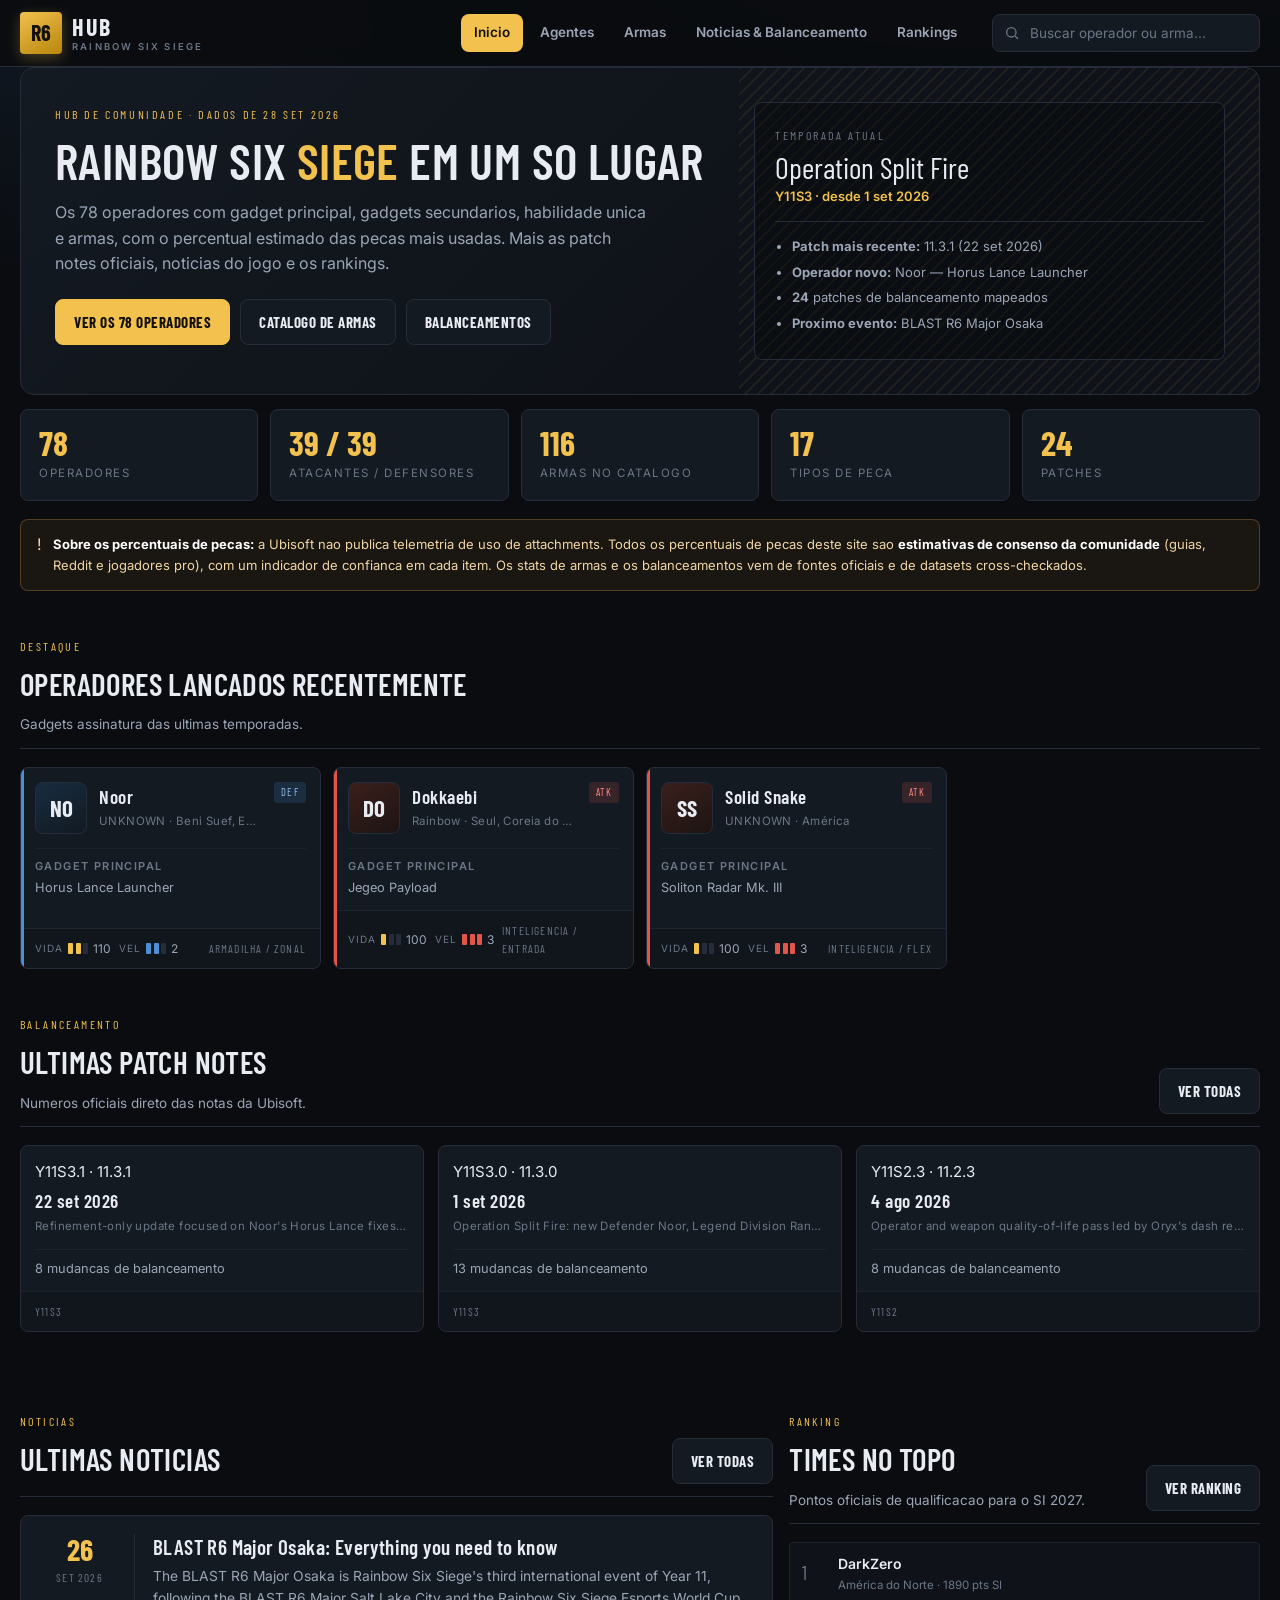
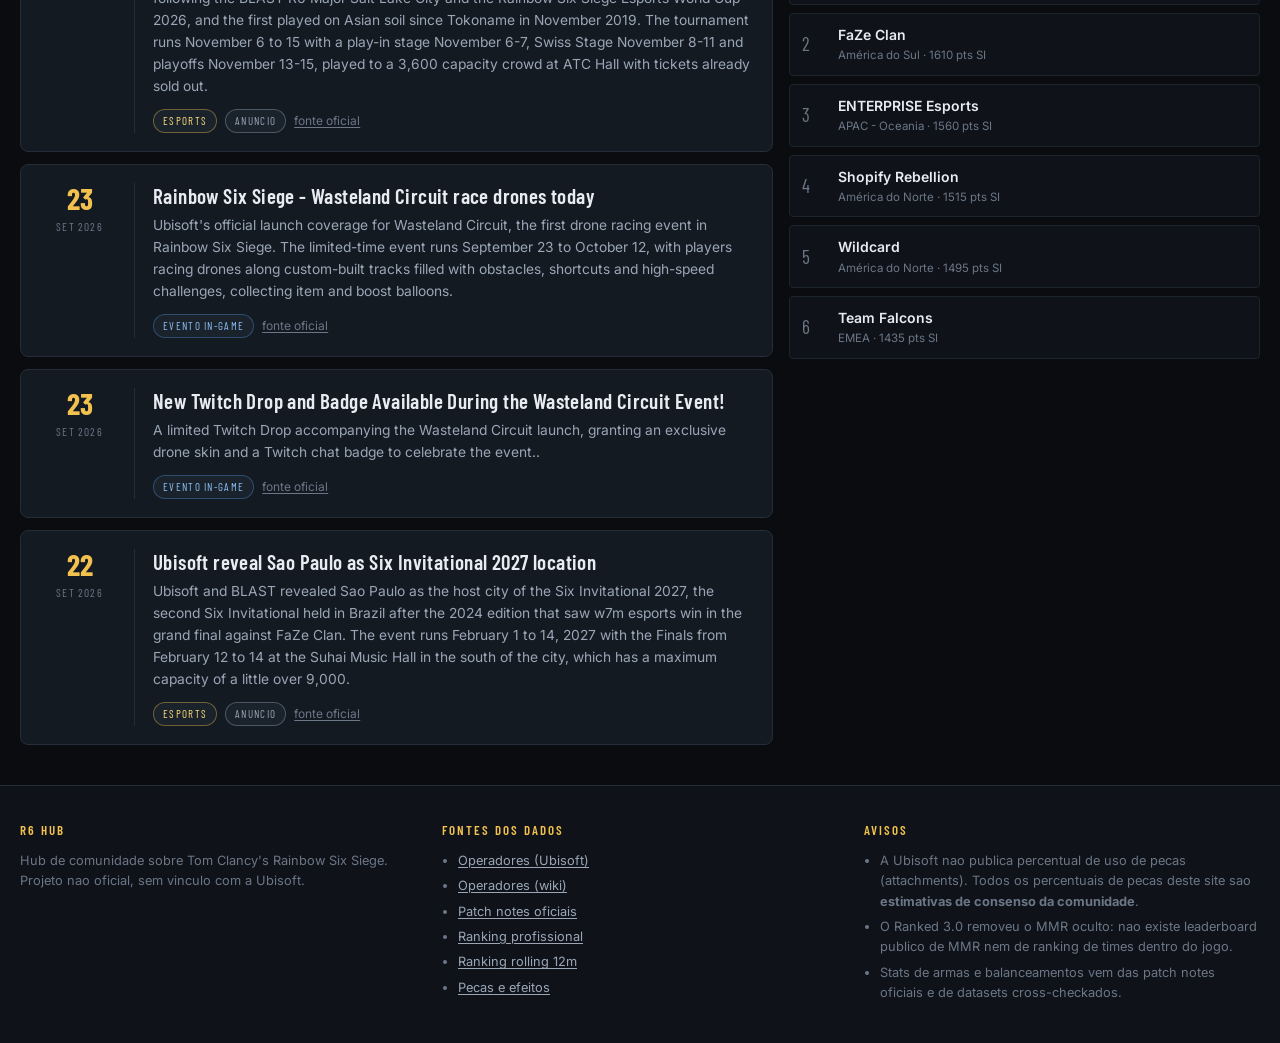
==== index.html @ 088fd619 "R6 HUB - estado inicial" ====
<!DOCTYPE html>
<html lang="pt-BR">
<head>
<meta charset="utf-8">
<meta name="viewport" content="width=device-width, initial-scale=1">
<title>R6 HUB — Hub de Rainbow Six Siege</title>
<meta name="description" content="Hub de Rainbow Six Siege: os 78 operadores com gadget principal, gadgets secundarios, habilidade unica e armas; percentual de uso das pecas; noticias, balanceamentos e rankings.">
<meta name="color-scheme" content="dark">
<link rel="preconnect" href="https://fonts.googleapis.com">
<link rel="preconnect" href="https://fonts.gstatic.com" crossorigin>
<link href="https://fonts.googleapis.com/css2?family=Barlow+Condensed:wght@500;600;700&family=Inter:wght@400;500;600;700&display=swap" rel="stylesheet">
<link rel="stylesheet" href="assets/css/styles.css">
</head>
<body>

<a class="skip" href="#main">Pular para o conteudo</a>

<header class="topbar" id="topbar">
  <div class="wrap topbar-inner">
    <a class="brand" href="#/" aria-label="R6 HUB - pagina inicial">
      <span class="brand-mark" aria-hidden="true">R6</span>
      <span class="brand-text">HUB<em>Rainbow Six Siege</em></span>
    </a>

    <nav class="nav" id="nav" aria-label="Navegacao principal">
      <a href="#/"          data-nav="/">Inicio</a>
      <a href="#/agentes"   data-nav="agentes">Agentes</a>
      <a href="#/armas"     data-nav="armas">Armas</a>
      <a href="#/noticias"  data-nav="noticias">Noticias &amp; Balanceamento</a>
      <a href="#/rankings"  data-nav="rankings">Rankings</a>
    </nav>

    <form class="search" id="search" role="search" autocomplete="off">
      <svg viewBox="0 0 24 24" aria-hidden="true"><path d="M21 21l-4.3-4.3M11 18a7 7 0 110-14 7 7 0 010 14z"/></svg>
      <input type="search" id="search-input" placeholder="Buscar operador ou arma..." aria-label="Buscar operador ou arma">
    </form>

    <button class="burger" id="burger" aria-label="Abrir menu" aria-expanded="false"><span></span><span></span><span></span></button>
  </div>

  <div class="search-results" id="search-results" hidden></div>
</header>

<main id="main" class="wrap"></main>

<footer class="footer">
  <div class="wrap footer-inner">
    <div class="footer-col">
      <h4>R6 HUB</h4>
      <p>Hub de comunidade sobre Tom Clancy's Rainbow Six Siege. Projeto nao oficial, sem vinculo com a Ubisoft.</p>
    </div>
    <div class="footer-col">
      <h4>Fontes dos dados</h4>
      <ul id="footer-sources"></ul>
    </div>
    <div class="footer-col">
      <h4>Avisos</h4>
      <ul>
        <li>A Ubisoft nao publica percentual de uso de pecas (attachments). Todos os percentuais de pecas deste site sao <strong>estimativas de consenso da comunidade</strong>.</li>
        <li>O Ranked 3.0 removeu o MMR oculto: nao existe leaderboard publico de MMR nem de ranking de times dentro do jogo.</li>
        <li>Stats de armas e balanceamentos vem das patch notes oficiais e de datasets cross-checkados.</li>
      </ul>
    </div>
  </div>
</footer>

<script src="assets/js/config.js"></script>
<script src="assets/js/data/operators.js"></script>
<script src="assets/js/data/weapons.js"></script>
<script src="assets/js/data/rankings.js"></script>
<script src="assets/js/data/patchnotes.js"></script>
<script src="assets/js/data/news.js"></script>
<script src="assets/js/app.js"></script>
</body>
</html>
---- assets/css/styles.css ----
/* =========================================================
   R6 HUB - folha de estilo
   Tema: tatico escuro, acentos dourados (identidade R6)
   ========================================================= */

:root {
  --bg:        #0a0c10;
  --bg-2:      #0f1319;
  --panel:     #141a22;
  --panel-2:   #1a222c;
  --line:      #242d39;
  --line-soft: #1c242e;

  --txt:       #e8ecf2;
  --txt-2:     #9aa6b6;
  --txt-3:     #6b7686;

  --gold:      #f2c14e;
  --gold-2:    #ffdd7a;
  --atk:       #e2564a;
  --def:       #4d8fd6;
  --ok:        #4cc38a;
  --warn:      #e8a33d;
  --bad:       #d9534f;

  --r-s: 4px;
  --r-m: 8px;
  --r-l: 14px;

  --shadow: 0 10px 30px rgba(0,0,0,.45);
  --wrap: 1320px;

  --font-d: "Barlow Condensed", "Segoe UI", system-ui, sans-serif;
  --font-b: "Inter", "Segoe UI", system-ui, sans-serif;
}

* { box-sizing: border-box; }

html { scroll-behavior: smooth; }

body {
  margin: 0;
  background:
    radial-gradient(1100px 600px at 80% -10%, rgba(242,193,78,.10), transparent 60%),
    radial-gradient(900px 500px at 5% 0%, rgba(77,143,214,.10), transparent 55%),
    var(--bg);
  color: var(--txt);
  font-family: var(--font-b);
  font-size: 15px;
  line-height: 1.6;
  -webkit-font-smoothing: antialiased;
}

a { color: inherit; text-decoration: none; }
img, svg { max-width: 100%; }
button { font: inherit; cursor: pointer; }

.wrap { width: 100%; max-width: var(--wrap); margin: 0 auto; padding: 0 20px; }

.skip {
  position: absolute; left: -9999px; top: 0; background: var(--gold);
  color: #000; padding: 10px 16px; z-index: 200; font-weight: 700;
}
.skip:focus { left: 8px; top: 8px; }

:where(a, button, input, [tabindex]):focus-visible {
  outline: 2px solid var(--gold);
  outline-offset: 2px;
}

/* ---------------------------------------------- topo */
.topbar {
  position: sticky; top: 0; z-index: 100;
  background: rgba(10,12,16,.92);
  backdrop-filter: blur(12px);
  border-bottom: 1px solid var(--line);
}

.topbar-inner {
  display: flex; align-items: center; gap: 22px;
  height: 66px;
}

.brand { display: flex; align-items: center; gap: 10px; flex: 0 0 auto; }
.brand-mark {
  font-family: var(--font-d); font-weight: 700; font-size: 22px; letter-spacing: .5px;
  width: 42px; height: 42px; display: grid; place-items: center;
  background: linear-gradient(150deg, var(--gold), #b8860b);
  color: #14100a; border-radius: var(--r-s);
  box-shadow: 0 4px 14px rgba(242,193,78,.28);
}
.brand-text {
  font-family: var(--font-d); font-size: 24px; font-weight: 700;
  letter-spacing: 1.5px; line-height: 1;
  display: flex; flex-direction: column;
}
.brand-text em {
  font-style: normal; font-family: var(--font-b);
  font-size: 9.5px; font-weight: 600; letter-spacing: 2.2px;
  color: var(--txt-3); text-transform: uppercase; margin-top: 3px;
}

.nav { display: flex; gap: 4px; margin-left: auto; }
.nav a {
  padding: 8px 13px; border-radius: var(--r-m);
  font-size: 13.5px; font-weight: 600; color: var(--txt-2);
  white-space: nowrap; transition: .15s;
}
.nav a:hover { color: var(--txt); background: var(--panel); }
.nav a.active { color: #14100a; background: var(--gold); }

.search {
  display: flex; align-items: center; gap: 8px;
  background: var(--panel); border: 1px solid var(--line);
  border-radius: var(--r-m); padding: 0 11px; height: 38px;
  min-width: 240px;
}
.search:focus-within { border-color: var(--gold); }
.search svg { width: 16px; height: 16px; fill: none; stroke: var(--txt-3); stroke-width: 2; flex: 0 0 auto; }
.search input {
  background: none; border: 0; color: var(--txt);
  font: inherit; font-size: 13.5px; width: 100%; height: 100%;
}
.search input::placeholder { color: var(--txt-3); }
.search input:focus { outline: none; }
.search input::-webkit-search-cancel-button { filter: invert(.6); }

.search-results {
  position: absolute; left: 0; right: 0; top: 66px;
  background: var(--bg-2); border-bottom: 1px solid var(--line);
  box-shadow: var(--shadow); max-height: 70vh; overflow: auto;
}
.sr-group { padding: 10px 0; }
.sr-group + .sr-group { border-top: 1px solid var(--line-soft); }
.sr-title {
  font-family: var(--font-d); font-size: 12px; letter-spacing: 1.6px;
  text-transform: uppercase; color: var(--txt-3); padding: 6px 20px;
}
.sr-item {
  display: flex; align-items: center; gap: 12px; width: 100%;
  padding: 9px 20px; background: none; border: 0; color: var(--txt);
  text-align: left; border-left: 2px solid transparent;
}
.sr-item:hover { background: var(--panel); border-left-color: var(--gold); }
.sr-item .tag {
  font-family: var(--font-d); font-size: 10px; letter-spacing: 1px;
  padding: 1px 6px; border-radius: 3px; text-transform: uppercase; flex: 0 0 auto;
}
.tag.atk { background: rgba(226,86,74,.16); color: #ff8d82; }
.tag.def { background: rgba(77,143,214,.16); color: #8dc0f2; }
.sr-item small { color: var(--txt-3); font-size: 12px; }
.sr-empty { padding: 16px 20px; color: var(--txt-3); }

.burger { display: none; background: none; border: 0; padding: 8px; }
.burger span { display: block; width: 22px; height: 2px; background: var(--txt); margin: 4px 0; border-radius: 2px; }

/* ---------------------------------------------- base */
main { padding: 34px 20px 70px; min-height: 70vh; }

h1, h2, h3, h4 { font-family: var(--font-d); font-weight: 600; letter-spacing: .4px; margin: 0; }
h1 { font-size: clamp(30px, 4.4vw, 50px); line-height: 1.04; text-transform: uppercase; }
h2 { font-size: clamp(22px, 2.6vw, 31px); text-transform: uppercase; }
h3 { font-size: 20px; }
p { margin: 0 0 12px; }

.sec-head {
  display: flex; align-items: flex-end; gap: 14px;
  margin: 46px 0 18px; padding-bottom: 12px;
  border-bottom: 1px solid var(--line);
}
.sec-head .kicker {
  font-family: var(--font-d); font-size: 12px; letter-spacing: 2.4px;
  text-transform: uppercase; color: var(--gold); display: block; margin-bottom: 3px;
}
.sec-head p { color: var(--txt-2); font-size: 13.5px; margin: 6px 0 0; max-width: 72ch; }
.sec-head .spacer { margin-left: auto; }

.eyebrow {
  font-family: var(--font-d); font-size: 12px; letter-spacing: 2.6px;
  text-transform: uppercase; color: var(--gold);
}

.muted { color: var(--txt-2); }
.small { font-size: 12.5px; }
.mono { font-family: ui-monospace, "SFMono-Regular", Consolas, monospace; }

/* ---------------------------------------------- botoes */
.btn {
  display: inline-flex; align-items: center; gap: 8px;
  padding: 10px 18px; border-radius: var(--r-m);
  font-size: 13.5px; font-weight: 700; border: 1px solid var(--line);
  background: var(--panel); color: var(--txt);
  transition: .15s; text-transform: uppercase; letter-spacing: .5px;
  font-family: var(--font-d); font-size: 15px;
}
.btn:hover { border-color: var(--gold); color: var(--gold); }
.btn-primary { background: var(--gold); color: #14100a; border-color: var(--gold); }
.btn-primary:hover { background: var(--gold-2); color: #14100a; }

.chip {
  display: inline-flex; align-items: center; gap: 6px;
  padding: 6px 12px; border-radius: 999px;
  border: 1px solid var(--line); background: var(--panel);
  font-size: 12.5px; font-weight: 600; color: var(--txt-2);
  transition: .15s;
}
.chip:hover { border-color: var(--txt-3); color: var(--txt); }
.chip.on { background: var(--gold); border-color: var(--gold); color: #14100a; }

/* ---------------------------------------------- hero */
.hero {
  display: grid; grid-template-columns: 1.35fr .95fr; gap: 30px;
  padding: 34px; margin-bottom: 12px;
  background: linear-gradient(135deg, var(--panel) 0%, var(--bg-2) 60%);
  border: 1px solid var(--line); border-radius: var(--r-l);
  position: relative; overflow: hidden;
}
.hero::after {
  content: ""; position: absolute; inset: 0 0 0 auto; width: 42%;
  background:
    repeating-linear-gradient(135deg, rgba(242,193,78,.07) 0 2px, transparent 2px 9px);
  pointer-events: none;
}
.hero h1 { margin: 8px 0 14px; }
.hero h1 span { color: var(--gold); }
.hero p.lead { font-size: 16px; color: var(--txt-2); max-width: 60ch; }
.hero-actions { display: flex; gap: 10px; flex-wrap: wrap; margin-top: 22px; }

.season-card {
  background: rgba(0,0,0,.32); border: 1px solid var(--line);
  border-radius: var(--r-m); padding: 20px; position: relative; z-index: 1;
}
.season-card .sc-label {
  font-family: var(--font-d); font-size: 12px; letter-spacing: 2.4px;
  text-transform: uppercase; color: var(--txt-3);
}
.season-card .sc-name {
  font-family: var(--font-d); font-size: 30px; line-height: 1.1; margin: 4px 0 2px;
}
.season-card .sc-date { color: var(--gold); font-size: 13px; font-weight: 600; }
.season-card hr { border: 0; border-top: 1px solid var(--line); margin: 14px 0; }
.season-card ul { margin: 0; padding-left: 17px; color: var(--txt-2); font-size: 13px; }
.season-card li { margin-bottom: 5px; }

.stats {
  display: grid; grid-template-columns: repeat(auto-fit, minmax(150px, 1fr));
  gap: 12px; margin: 14px 0 4px;
}
.stat {
  background: var(--panel); border: 1px solid var(--line);
  border-radius: var(--r-m); padding: 16px 18px;
}
.stat b {
  display: block; font-family: var(--font-d); font-size: 34px; line-height: 1;
  color: var(--gold);
}
.stat span { font-size: 11.5px; letter-spacing: 1.5px; text-transform: uppercase; color: var(--txt-3); }

.notice {
  display: flex; gap: 12px; align-items: flex-start;
  background: rgba(232,163,61,.07); border: 1px solid rgba(232,163,61,.28);
  border-radius: var(--r-m); padding: 14px 16px; font-size: 13px; color: #f0d5a6;
  margin: 18px 0;
}
.notice.info { background: rgba(77,143,214,.07); border-color: rgba(77,143,214,.28); color: #c3dcf5; }
.notice b { color: #fff; }
.notice .n-ico { font-size: 16px; line-height: 1.3; flex: 0 0 auto; }

/* ---------------------------------------------- filtros */
.toolbar {
  display: flex; flex-wrap: wrap; gap: 10px; align-items: center;
  background: var(--panel); border: 1px solid var(--line);
  border-radius: var(--r-m); padding: 12px 14px; margin-bottom: 18px;
}
.toolbar .tb-label {
  font-family: var(--font-d); font-size: 12px; letter-spacing: 1.8px;
  text-transform: uppercase; color: var(--txt-3); margin-right: 2px;
}
.toolbar .divider { width: 1px; height: 22px; background: var(--line); }
select, .tb-input {
  background: var(--bg-2); color: var(--txt); border: 1px solid var(--line);
  border-radius: var(--r-s); padding: 7px 10px; font: inherit; font-size: 13px;
}
select:focus, .tb-input:focus { border-color: var(--gold); outline: none; }
.tb-count { margin-left: auto; font-size: 12.5px; color: var(--txt-3); }
.tb-count b { color: var(--gold); font-family: var(--font-d); font-size: 17px; }

/* ---------------------------------------------- grade de agentes */
.grid-ops {
  display: grid; gap: 12px;
  grid-template-columns: repeat(auto-fill, minmax(255px, 1fr));
}
.grid-weapons {
  display: grid; gap: 12px;
  grid-template-columns: repeat(auto-fill, minmax(232px, 1fr));
}

.card {
  display: flex; flex-direction: column;
  background: var(--panel); border: 1px solid var(--line);
  border-radius: var(--r-m); overflow: hidden;
  transition: transform .15s, border-color .15s, box-shadow .15s;
  position: relative;
}
.card:hover { transform: translateY(-3px); border-color: var(--txt-3); box-shadow: var(--shadow); }
.card::before {
  content: ""; position: absolute; left: 0; top: 0; bottom: 0; width: 3px;
}
.card.atk::before { background: var(--atk); }
.card.def::before { background: var(--def); }

.card-top {
  display: flex; align-items: flex-start; gap: 12px; padding: 14px 14px 12px;
}
.avatar {
  width: 52px; height: 52px; flex: 0 0 auto; border-radius: var(--r-m);
  display: grid; place-items: center;
  font-family: var(--font-d); font-size: 23px; font-weight: 700;
  background: linear-gradient(150deg, #26303d, #171d25);
  border: 1px solid var(--line); color: var(--txt);
}
.card.atk .avatar { background: linear-gradient(150deg, #3a1f1c, #1d1412); }
.card.def .avatar { background: linear-gradient(150deg, #172c40, #121a22); }
.card-title { min-width: 0; flex: 1; }
.card-title h3 {
  font-size: 19px; letter-spacing: .5px; white-space: nowrap;
  overflow: hidden; text-overflow: ellipsis;
}
.card-title .sub {
  font-size: 11.5px; color: var(--txt-3); letter-spacing: .4px;
  white-space: nowrap; overflow: hidden; text-overflow: ellipsis;
}
.side-badge {
  font-family: var(--font-d); font-size: 10.5px; letter-spacing: 1.4px;
  text-transform: uppercase; padding: 2px 7px; border-radius: 3px; flex: 0 0 auto;
}
.side-badge.atk { background: rgba(226,86,74,.16); color: #ff8d82; }
.side-badge.def { background: rgba(77,143,214,.16); color: #8dc0f2; }

.card-body { padding: 0 14px 12px; }
.gadget-line {
  font-size: 12.8px; color: var(--txt-2);
  border-top: 1px solid var(--line-soft); padding-top: 9px; margin-top: 2px;
}
.gadget-line b { color: var(--txt); font-weight: 600; display: block; font-size: 11px;
  letter-spacing: 1.4px; text-transform: uppercase; color: var(--txt-3); margin-bottom: 2px; }

.card-foot {
  margin-top: auto; display: flex; align-items: center; gap: 8px;
  padding: 10px 14px; border-top: 1px solid var(--line-soft); background: rgba(0,0,0,.16);
}
.stat-mini { display: inline-flex; align-items: center; gap: 5px; font-size: 12px; color: var(--txt-2); }
.stat-mini i { font-style: normal; font-size: 10px; letter-spacing: 1px; color: var(--txt-3); text-transform: uppercase; }
.dots { display: inline-flex; gap: 2.5px; }
.dots b { width: 5px; height: 11px; border-radius: 1px; background: var(--line); display: block; }
.dots b.on { background: var(--gold); }
.dots.atk b.on { background: var(--atk); }
.dots.def b.on { background: var(--def); }
.card-foot .sp { margin-left: auto; font-size: 11.5px; color: var(--txt-3); letter-spacing: 1.2px; text-transform: uppercase; font-family: var(--font-d); }

/* ---------------------------------------------- arma */
.w-card .wc-type {
  font-family: var(--font-d); font-size: 11px; letter-spacing: 1.8px;
  text-transform: uppercase; color: var(--gold);
}
.spec-row {
  display: grid; grid-template-columns: repeat(4, 1fr); gap: 6px;
  padding: 10px 14px; border-top: 1px solid var(--line-soft);
}
.spec { text-align: center; }
.spec b { display: block; font-family: var(--font-d); font-size: 16px; color: var(--txt); line-height: 1.1; }
.spec span { font-size: 9.5px; letter-spacing: 1.1px; text-transform: uppercase; color: var(--txt-3); }
.meta-flag {
  display: inline-flex; align-items: center; gap: 5px; font-size: 10.5px;
  letter-spacing: 1px; text-transform: uppercase; font-family: var(--font-d);
  color: var(--warn);
}

/* ---------------------------------------------- pagina do agente */
.detail-hero {
  display: grid; grid-template-columns: auto 1fr; gap: 22px;
  background: linear-gradient(120deg, var(--panel), var(--bg-2));
  border: 1px solid var(--line); border-left: 4px solid var(--line);
  border-radius: var(--r-l); padding: 24px; margin-bottom: 22px;
}
.detail-hero.atk { border-left-color: var(--atk); }
.detail-hero.def { border-left-color: var(--def); }
.detail-hero .avatar { width: 92px; height: 92px; font-size: 40px; border-radius: var(--r-m); }
.detail-hero h1 { font-size: clamp(28px, 4vw, 44px); }
.badges { display: flex; flex-wrap: wrap; gap: 7px; margin: 12px 0 14px; }
.badge {
  font-size: 11.5px; font-weight: 600; letter-spacing: .4px;
  padding: 4px 10px; border-radius: 999px;
  background: var(--panel-2); border: 1px solid var(--line); color: var(--txt-2);
}
.badge b { color: var(--txt); }
.badge.gold { border-color: rgba(242,193,78,.4); color: var(--gold-2); }

.panes { display: grid; gap: 14px; grid-template-columns: repeat(2, 1fr); }
.pane {
  background: var(--panel); border: 1px solid var(--line);
  border-radius: var(--r-m); padding: 18px;
}
.pane.full { grid-column: 1 / -1; }
.pane h3 {
  display: flex; align-items: center; gap: 9px; margin-bottom: 12px;
  font-size: 13px; letter-spacing: 2px; text-transform: uppercase; color: var(--gold);
}
.pane h3::after { content: ""; flex: 1; height: 1px; background: var(--line); }
.pane p { font-size: 14px; color: var(--txt-2); }
.pane .lead-big { font-size: 15px; color: var(--txt); }

.gadget-box {
  background: var(--bg-2); border: 1px solid var(--line);
  border-left: 3px solid var(--gold); border-radius: var(--r-s);
  padding: 13px 15px; margin-bottom: 10px;
}
.gadget-box h4 { font-size: 17px; color: var(--txt); margin-bottom: 4px; }
.gadget-box p { margin: 0; font-size: 13.5px; }
.gadget-box.unique { border-left-color: var(--def); }

.sec-list { list-style: none; margin: 0; padding: 0; }
.sec-list li {
  display: flex; gap: 10px; align-items: flex-start;
  padding: 9px 0; border-bottom: 1px dashed var(--line-soft); font-size: 13.5px;
}
.sec-list li:last-child { border-bottom: 0; }
.sec-list .g-ico {
  width: 22px; height: 22px; flex: 0 0 auto; border-radius: 4px;
  background: var(--panel-2); border: 1px solid var(--line);
  display: grid; place-items: center; font-size: 10px; color: var(--gold);
  font-family: var(--font-d);
}
.sec-list b { display: block; }
.sec-list small { color: var(--txt-3); font-size: 12.5px; }

/* barras de % de peca */
.slot-block { margin-bottom: 16px; }
.slot-block:last-child { margin-bottom: 0; }
.slot-name {
  font-family: var(--font-d); font-size: 12px; letter-spacing: 1.8px;
  text-transform: uppercase; color: var(--txt-3); margin-bottom: 8px;
  display: flex; align-items: center; gap: 8px;
}
.bar { margin-bottom: 9px; }
.bar-top { display: flex; justify-content: space-between; font-size: 13px; margin-bottom: 4px; }
.bar-top b { font-weight: 600; }
.bar-top span { color: var(--gold); font-family: var(--font-d); font-size: 15px; }
.bar-track { height: 7px; background: var(--bg-2); border-radius: 4px; overflow: hidden; }
.bar-fill { height: 100%; background: linear-gradient(90deg, var(--gold), #d99f1f); border-radius: 4px; }
.conf {
  font-size: 10px; letter-spacing: 1px; text-transform: uppercase;
  padding: 1px 5px; border-radius: 3px; border: 1px solid var(--line);
  color: var(--txt-3); font-family: var(--font-d);
}
.conf.alta { color: var(--ok); border-color: rgba(76,195,138,.35); }
.conf.media { color: var(--warn); border-color: rgba(232,163,61,.35); }
.conf.baixa { color: var(--txt-3); }

.weapon-rows { display: grid; gap: 10px; }
.wrow {
  border: 1px solid var(--line); border-radius: var(--r-s);
  background: var(--bg-2); overflow: hidden;
}
.wrow-head {
  display: flex; align-items: center; gap: 10px; width: 100%;
  padding: 11px 14px; background: none; border: 0; color: var(--txt); text-align: left;
}
.wrow-head:hover { background: var(--panel-2); }
.wrow-head .wname { font-family: var(--font-d); font-size: 17px; letter-spacing: .4px; }
.wrow-head .wtype {
  font-size: 10.5px; letter-spacing: 1.4px; text-transform: uppercase;
  color: var(--txt-3); border: 1px solid var(--line); padding: 1px 6px; border-radius: 3px;
}
.wrow-head .sp { margin-left: auto; color: var(--txt-3); font-size: 12px; }
.wrow-head .arrow { transition: transform .18s; color: var(--txt-3); }
.wrow.open .arrow { transform: rotate(90deg); }
.wrow-body { display: none; padding: 4px 14px 16px; border-top: 1px solid var(--line-soft); }
.wrow.open .wrow-body { display: block; }
.wrow-stats {
  display: flex; gap: 18px; flex-wrap: wrap; font-size: 12.5px;
  color: var(--txt-2); padding: 12px 0;
}
.wrow-stats b { color: var(--txt); }

/* ---------------------------------------------- noticias */
.news-list { display: grid; gap: 12px; }
.news-card {
  display: grid; grid-template-columns: 96px 1fr; gap: 18px;
  background: var(--panel); border: 1px solid var(--line);
  border-radius: var(--r-m); padding: 18px; transition: .15s;
}
.news-card:hover { border-color: var(--txt-3); }
.news-date {
  font-family: var(--font-d); text-align: center; border-right: 1px solid var(--line);
  padding-right: 14px;
}
.news-date b { display: block; font-size: 30px; line-height: 1; color: var(--gold); }
.news-date span { font-size: 11.5px; letter-spacing: 1.2px; text-transform: uppercase; color: var(--txt-3); }
.news-card h3 { font-size: 21px; margin-bottom: 6px; line-height: 1.2; }
.news-card p { font-size: 13.8px; color: var(--txt-2); }
.news-meta { display: flex; flex-wrap: wrap; gap: 8px; margin-top: 10px; align-items: center; }

.pill {
  font-family: var(--font-d); font-size: 11px; letter-spacing: 1.3px;
  text-transform: uppercase; padding: 2px 9px; border-radius: 999px;
  background: var(--panel-2); border: 1px solid var(--line); color: var(--txt-2);
}
.pill.esports { border-color: rgba(242,193,78,.4); color: var(--gold-2); }
.pill.balance { border-color: rgba(77,143,214,.4); color: #8dc0f2; }
.pill.ranked { border-color: rgba(76,195,138,.4); color: #7ee0b3; }
.pill.live { border-color: rgba(226,86,74,.4); color: #ff8d82; }
.pill.buff { border-color: rgba(76,195,138,.4); color: #7ee0b3; }
.pill.nerf { border-color: rgba(217,83,79,.45); color: #ff8d82; }
.pill.mixed { border-color: rgba(242,193,78,.4); color: var(--gold-2); }
.pill.fix { border-color: rgba(154,166,182,.4); color: var(--txt-2); }
.pill.operator { border-color: rgba(242,193,78,.35); color: var(--gold-2); }
.pill.announcement { border-color: rgba(154,166,182,.4); color: var(--txt-2); }
.pill.community { border-color: rgba(154,166,182,.35); color: var(--txt-2); }
.pill.season-launch { border-color: rgba(242,193,78,.4); color: var(--gold-2); }
.pill.in-game-event { border-color: rgba(77,143,214,.4); color: #8dc0f2; }
.pill.result { border-color: rgba(76,195,138,.4); color: #7ee0b3; }
.pill.preseason { border-color: rgba(232,163,61,.4); color: var(--gold-2); }

/* conteudo dos acordeoes de patch */
.patch-body h4 {
  font-size: 12px; letter-spacing: 1.8px; text-transform: uppercase;
  color: var(--gold); margin: 18px 0 8px;
}
.patch-body h4:first-child { margin-top: 14px; }
.patch-body ul { margin: 0 0 8px; padding-left: 18px; font-size: 13.2px; color: var(--txt-2); }
.patch-body li { margin-bottom: 4px; }
.patch-body details summary {
  cursor: pointer; font-size: 12.5px; color: var(--txt-2);
  padding: 7px 11px; border: 1px solid var(--line); border-radius: var(--r-s);
  background: var(--bg-2); list-style: none;
}
.patch-body details summary::before { content: "\25B8  "; color: var(--gold); }
.patch-body details[open] summary::before { content: "\25BE  "; }
.patch-body details summary:hover { border-color: var(--gold); }

.src-link { color: var(--txt-3); font-size: 12px; text-decoration: underline; text-underline-offset: 2px; }
.src-link:hover { color: var(--gold); }

/* patches */
.patch {
  border: 1px solid var(--line); border-radius: var(--r-m);
  background: var(--panel); margin-bottom: 10px; overflow: hidden;
}
.patch-head {
  display: flex; align-items: center; gap: 14px; width: 100%;
  padding: 15px 18px; background: none; border: 0; color: var(--txt); text-align: left;
}
.patch-head:hover { background: var(--panel-2); }
.patch-ver {
  font-family: var(--font-d); font-size: 21px; letter-spacing: .5px;
  color: var(--gold); min-width: 78px;
}
.patch-seen { font-size: 11.5px; color: var(--txt-3); letter-spacing: 1.2px; text-transform: uppercase; }
.patch-title { font-size: 14.5px; color: var(--txt-2); }
.patch-head .sp { margin-left: auto; }
.patch-head .arrow { transition: transform .18s; color: var(--txt-3); flex: 0 0 auto; }
.patch.open .arrow { transform: rotate(90deg); }
.patch-body { display: none; padding: 0 18px 20px; }
.patch.open .patch-body { display: block; }

.tbl-scroll { overflow-x: auto; margin: 0 -18px; padding: 0 18px; }
table { width: 100%; border-collapse: collapse; font-size: 13.2px; }
th {
  text-align: left; font-family: var(--font-d); font-size: 11.5px;
  letter-spacing: 1.6px; text-transform: uppercase; color: var(--txt-3);
  padding: 8px 10px; border-bottom: 1px solid var(--line); white-space: nowrap;
}
td { padding: 9px 10px; border-bottom: 1px solid var(--line-soft); vertical-align: top; }
tr:last-child td { border-bottom: 0; }
tbody tr:hover { background: rgba(255,255,255,.02); }
td.num { font-family: var(--font-d); font-size: 17px; color: var(--txt-3); width: 46px; }

/* ---------------------------------------------- rankings */
.tabs { display: flex; gap: 6px; margin-bottom: 18px; border-bottom: 1px solid var(--line); }
.tab {
  background: none; border: 0; border-bottom: 2px solid transparent;
  padding: 11px 18px; color: var(--txt-2); font-family: var(--font-d);
  font-size: 17px; letter-spacing: 1.2px; text-transform: uppercase; transition: .15s;
}
.tab:hover { color: var(--txt); }
.tab.on { color: var(--gold); border-bottom-color: var(--gold); }

.rank-medals b { font-family: var(--font-d); font-size: 22px; }
.rank-1 b { color: #ffd45e; } .rank-2 b { color: #d5dbe4; } .rank-3 b { color: #d19a63; }

.team-cell { display: flex; align-items: center; gap: 10px; }
.team-logo {
  width: 34px; height: 34px; border-radius: var(--r-s); flex: 0 0 auto;
  display: grid; place-items: center; font-family: var(--font-d); font-size: 14px;
  background: var(--panel-2); border: 1px solid var(--line); color: var(--txt-2);
}
.team-cell .tn { font-weight: 600; }
.team-cell .tr { font-size: 11.5px; color: var(--txt-3); }
.titles { margin: 4px 0 0; padding-left: 15px; font-size: 12.2px; color: var(--txt-2); }
.titles li { margin-bottom: 1px; }

.rank-num { font-family: var(--font-d); font-size: 20px; color: var(--txt-3); }
.mmr-na { color: var(--txt-3); font-size: 12px; font-style: italic; }

.expand-note {
  background: var(--bg-2); border: 1px dashed var(--line);
  border-radius: var(--r-s); padding: 12px 14px; font-size: 12.5px; color: var(--txt-2);
}

.two-col { display: grid; grid-template-columns: 1.6fr 1fr; gap: 16px; align-items: start; }

/* ---------------------------------------------- home */
.home-grid { display: grid; grid-template-columns: repeat(auto-fit, minmax(300px, 1fr)); gap: 14px; }
.rank-teaser { display: grid; gap: 8px; }
.rank-teaser .rt {
  display: flex; align-items: center; gap: 12px; padding: 10px 12px;
  background: var(--bg-2); border: 1px solid var(--line-soft); border-radius: var(--r-s);
}
.rank-teaser .rt .p { font-family: var(--font-d); font-size: 19px; color: var(--txt-3); width: 24px; }
.rank-teaser .rt .n { font-weight: 600; font-size: 14px; }
.rank-teaser .rt .r { font-size: 11.5px; color: var(--txt-3); }

.crumbs {
  display: flex; align-items: center; gap: 8px; flex-wrap: wrap;
  font-size: 12.5px; color: var(--txt-3); margin-bottom: 18px;
}
.crumbs a { color: var(--txt-2); }
.crumbs a:hover { color: var(--gold); }

.empty-state { text-align: center; padding: 60px 20px; color: var(--txt-3); }
.empty-state b { display: block; font-family: var(--font-d); font-size: 26px; color: var(--txt-2); margin-bottom: 6px; }

/* ---------------------------------------------- footer */
.footer {
  border-top: 1px solid var(--line); background: var(--bg-2);
  padding: 34px 0; margin-top: 40px;
}
.footer-inner { display: grid; grid-template-columns: repeat(auto-fit, minmax(260px, 1fr)); gap: 26px; }
.footer h4 {
  font-size: 13px; letter-spacing: 2px; text-transform: uppercase;
  color: var(--gold); margin-bottom: 10px;
}
.footer p, .footer li { font-size: 12.8px; color: var(--txt-3); }
.footer ul { margin: 0; padding-left: 16px; }
.footer li { margin-bottom: 5px; }
.footer a { color: var(--txt-2); text-decoration: underline; text-underline-offset: 2px; }
.footer a:hover { color: var(--gold); }

/* ---------------------------------------------- responsivo */
@media (max-width: 1080px) {
  .hero { grid-template-columns: 1fr; }
  .two-col { grid-template-columns: 1fr; }
  .panes { grid-template-columns: 1fr; }
}
@media (max-width: 900px) {
  .nav {
    position: fixed; inset: 66px 0 auto 0; flex-direction: column;
    background: var(--bg-2); border-bottom: 1px solid var(--line);
    padding: 10px 20px 18px; gap: 2px; margin: 0;
    display: none; box-shadow: var(--shadow);
  }
  .nav.open { display: flex; }
  .nav a { padding: 12px 14px; font-size: 15px; }
  .burger { display: block; order: 3; }
  .search { order: 2; margin-left: auto; min-width: 0; width: 42px; }
  .search:focus-within { width: 210px; }
  .search input { min-width: 0; }
  .search:not(:focus-within) input { display: none; }
  .brand { margin-right: auto; }
}
@media (max-width: 620px) {
  main { padding: 22px 16px 60px; }
  .hero { padding: 22px; }
  .detail-hero { grid-template-columns: 1fr; }
  .news-card { grid-template-columns: 1fr; }
  .news-date { border-right: 0; border-bottom: 1px solid var(--line); padding: 0 0 10px; display: flex; align-items: baseline; gap: 8px; }
  .spec-row { grid-template-columns: repeat(2, 1fr); gap: 10px; }
  .toolbar { gap: 7px; }
  .toolbar .divider { display: none; }
}

@media (prefers-reduced-motion: reduce) {
  * { animation: none !important; transition: none !important; }
  html { scroll-behavior: auto; }
}
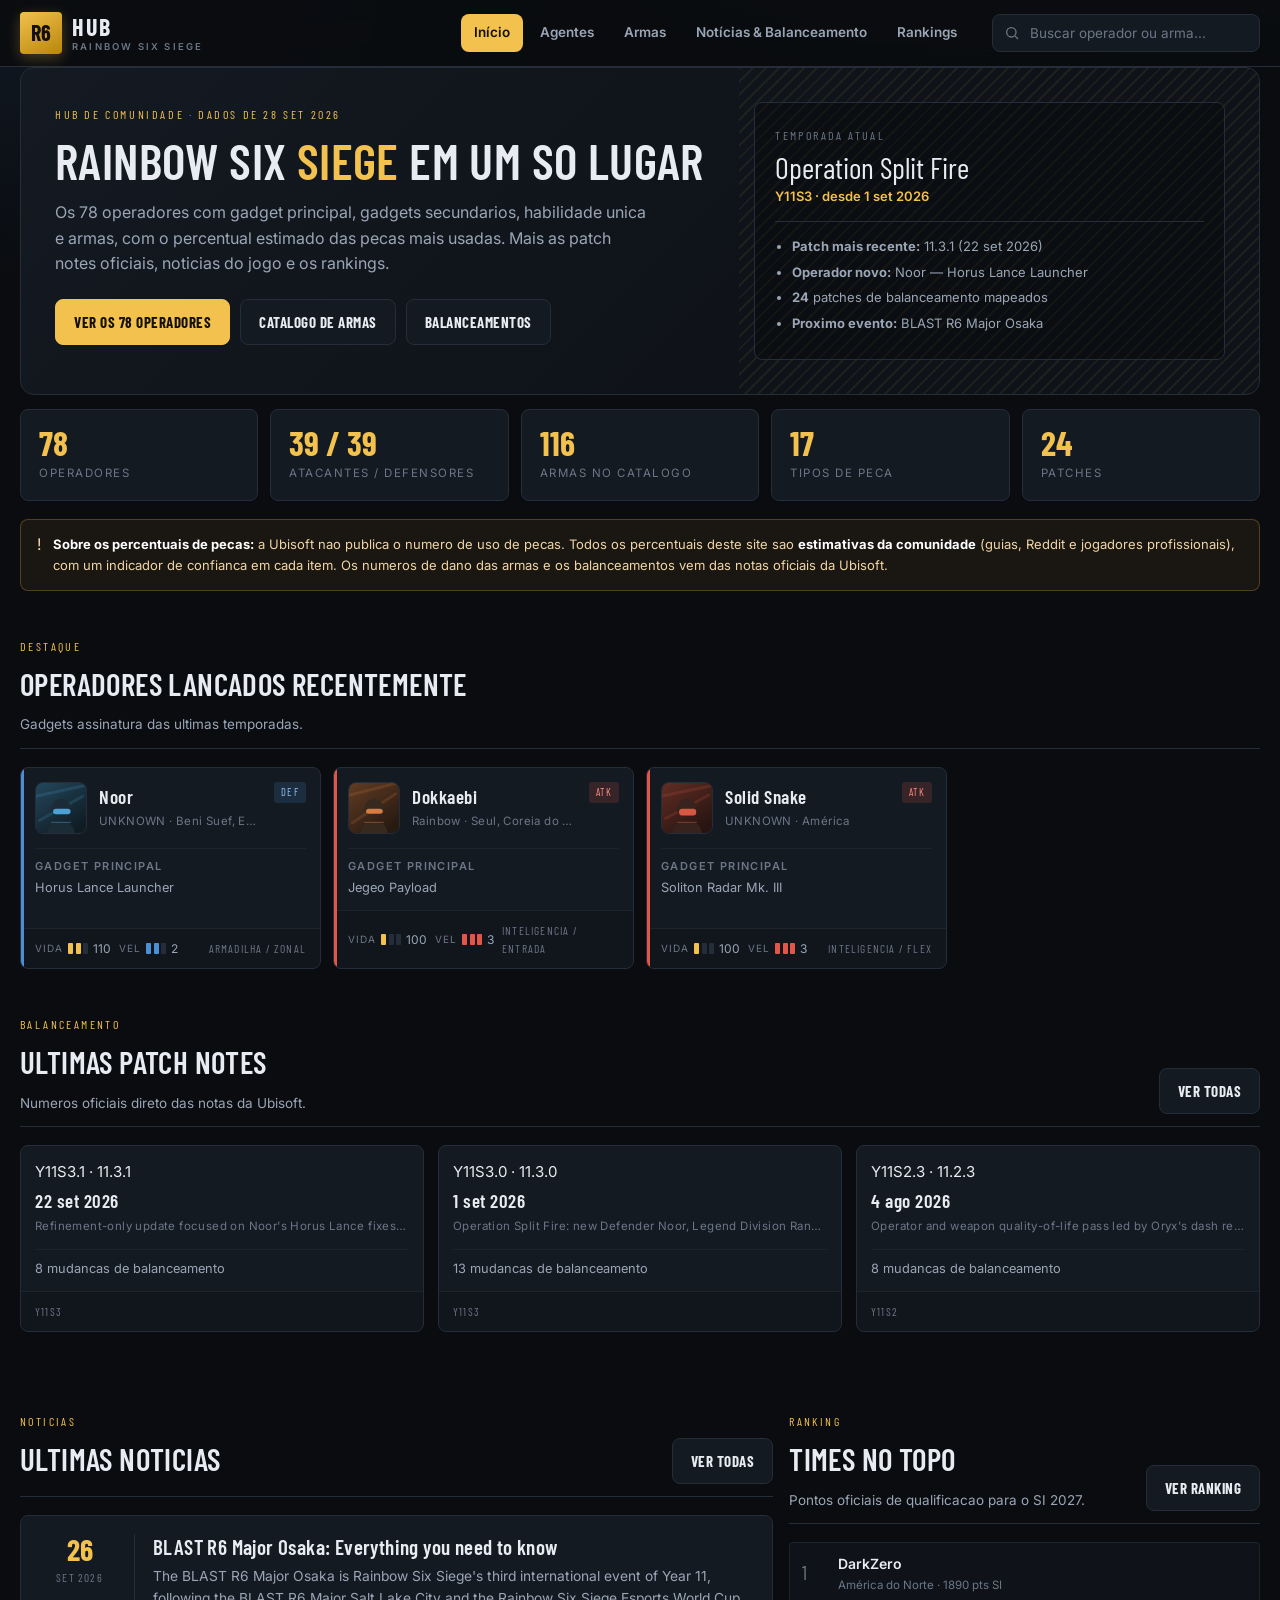
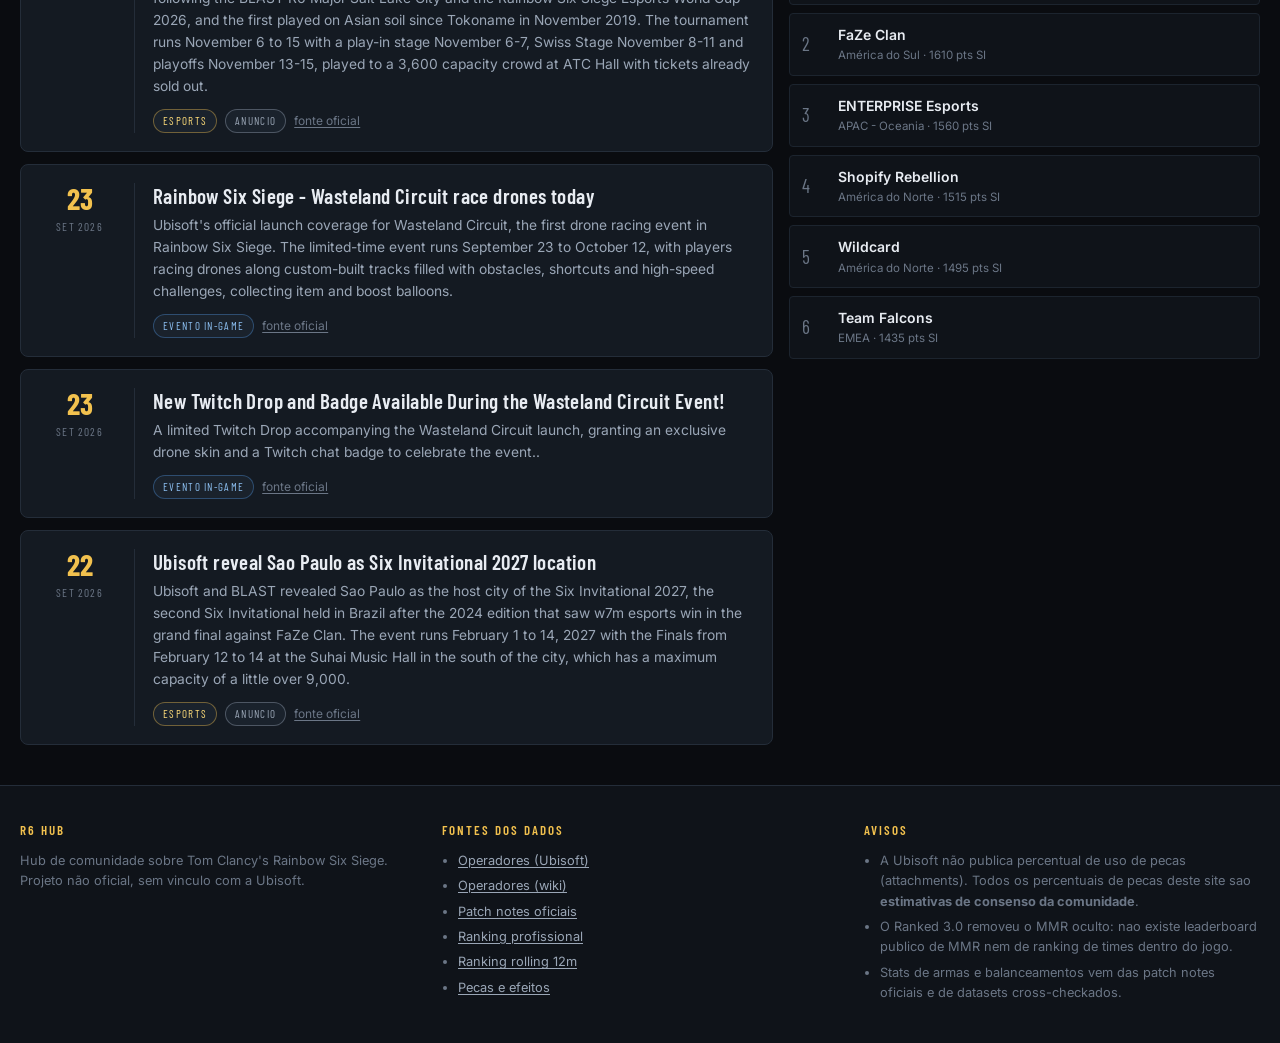
==== commit 21c9ef69: "corrige a acentuacao nos textos da interface" ====
--- a/index.html
+++ b/index.html
@@ -13,7 +13,7 @@
 </head>
 <body>
 
-<a class="skip" href="#main">Pular para o conteudo</a>
+<a class="skip" href="#main">Pular para o conteúdo</a>
 
 <header class="topbar" id="topbar">
   <div class="wrap topbar-inner">
@@ -23,10 +23,10 @@
     </a>
 
     <nav class="nav" id="nav" aria-label="Navegacao principal">
-      <a href="#/"          data-nav="/">Inicio</a>
+      <a href="#/"          data-nav="/">Início</a>
       <a href="#/agentes"   data-nav="agentes">Agentes</a>
       <a href="#/armas"     data-nav="armas">Armas</a>
-      <a href="#/noticias"  data-nav="noticias">Noticias &amp; Balanceamento</a>
+      <a href="#/noticias"  data-nav="noticias">Notícias &amp; Balanceamento</a>
       <a href="#/rankings"  data-nav="rankings">Rankings</a>
     </nav>
 
@@ -47,7 +47,7 @@
   <div class="wrap footer-inner">
     <div class="footer-col">
       <h4>R6 HUB</h4>
-      <p>Hub de comunidade sobre Tom Clancy's Rainbow Six Siege. Projeto nao oficial, sem vinculo com a Ubisoft.</p>
+      <p>Hub de comunidade sobre Tom Clancy's Rainbow Six Siege. Projeto não oficial, sem vinculo com a Ubisoft.</p>
     </div>
     <div class="footer-col">
       <h4>Fontes dos dados</h4>
@@ -56,7 +56,7 @@
     <div class="footer-col">
       <h4>Avisos</h4>
       <ul>
-        <li>A Ubisoft nao publica percentual de uso de pecas (attachments). Todos os percentuais de pecas deste site sao <strong>estimativas de consenso da comunidade</strong>.</li>
+        <li>A Ubisoft não publica percentual de uso de pecas (attachments). Todos os percentuais de pecas deste site sao <strong>estimativas de consenso da comunidade</strong>.</li>
         <li>O Ranked 3.0 removeu o MMR oculto: nao existe leaderboard publico de MMR nem de ranking de times dentro do jogo.</li>
         <li>Stats de armas e balanceamentos vem das patch notes oficiais e de datasets cross-checkados.</li>
       </ul>
--- a/assets/css/styles.css
+++ b/assets/css/styles.css
@@ -1,37 +1,72 @@
 /* =========================================================
    R6 HUB - folha de estilo
    Tema: tatico escuro, acentos dourados (identidade R6)
-   ========================================================= */
-
+
+   COMO ESTE ARQUIVO ESTA ORGANIZADO
+     1. As cores e os tamanhos ficam todos no bloco :root do topo.
+        Para mudar o visual do site inteiro, mexa só ali.
+     2. As secoes estao separadas por um comentario com o nome da
+        parte da tela. Ache a parte que voce quer mudar e mexa ali.
+     3. Os nomes das classes seguem a mesma lingua do resto do
+        projeto: portugues e sem abreviacao.
+
+   QUALQUER COISA NUNCA APAGUE SEM OLHAR PRIMEIRO
+     - .avatar e .team-logo: sao os quadradinhos de imagem. Se voce
+       colocar um logotipo no lugar, o texto com as iniciais precisa
+       continuar aparecendo quando a imagem nao carregar.
+     - .dots: as bolinhas de vida e velocidade.
+     - .pill: as etiquetas coloridas de categoria das noticias.
+   ========================================================= */
+
+/* =========================================================
+   1. CORES E TAMANHOS
+   É aqui que se muda o visual do site inteiro.
+   ========================================================= */
 :root {
-  --bg:        #0a0c10;
-  --bg-2:      #0f1319;
-  --panel:     #141a22;
-  --panel-2:   #1a222c;
-  --line:      #242d39;
-  --line-soft: #1c242e;
-
-  --txt:       #e8ecf2;
-  --txt-2:     #9aa6b6;
-  --txt-3:     #6b7686;
-
-  --gold:      #f2c14e;
-  --gold-2:    #ffdd7a;
-  --atk:       #e2564a;
-  --def:       #4d8fd6;
-  --ok:        #4cc38a;
-  --warn:      #e8a33d;
-  --bad:       #d9534f;
-
-  --r-s: 4px;
-  --r-m: 8px;
-  --r-l: 14px;
-
-  --shadow: 0 10px 30px rgba(0,0,0,.45);
-  --wrap: 1320px;
-
-  --font-d: "Barlow Condensed", "Segoe UI", system-ui, sans-serif;
-  --font-b: "Inter", "Segoe UI", system-ui, sans-serif;
+  /* Fundos, do mais escuro para o mais claro */
+  --fundo:        #0a0c10;
+  --fundo-2:      #0f1319;
+  --caixa:        #141a22;
+  --caixa-2:      #1a222c;
+  --linha:        #242d39;
+  --linha-suave:  #1c242e;
+
+  /* Textos: normal, mais fraco e o mais fraco de todos */
+  --texto:        #e8ecf2;
+  --texto-2:      #9aa6b6;
+  --texto-3:      #6b7686;
+
+  /* Cores de destaque */
+  --dourado:      #f2c14e;   /* cor da marca do R6 */
+  --dourado-2:    #ffdd7a;
+  --atacante:     #e2564a;
+  --defensor:     #4d8fd6;
+  --certo:        #4cc38a;
+  --atencao:      #e8a33d;
+  --erro:         #d9534f;
+
+  /* As versoes claras das cores, para texto sobre fundo escuro */
+  --atacante-claro:  #ff8d82;
+  --defensor-claro:  #8dc0f2;
+  --certo-claro:     #7ee0b3;
+
+  /* As bordas coloridas das etiquetas */
+  --borda-dourada:  rgba(242,193,78,.40);
+  --borda-defensor: rgba(77,143,214,.40);
+  --borda-certa:    rgba(76,195,138,.40);
+
+  /* Cantos arredondados: pequeno, medio e grande */
+  --canto-p: 4px;
+  --canto-m: 8px;
+  --canto-g: 14px;
+
+  --sombra: 0 10px 30px rgba(0,0,0,.45);
+
+  /* Largura maxima do conteudo do site */
+  --largura: 1320px;
+
+  --fonte-titulo: "Barlow Condensed", "Segoe UI", system-ui, sans-serif;
+  --fonte-texto:  "Inter", "Segoe UI", system-ui, sans-serif;
 }
 
 * { box-sizing: border-box; }
@@ -43,9 +78,9 @@
   background:
     radial-gradient(1100px 600px at 80% -10%, rgba(242,193,78,.10), transparent 60%),
     radial-gradient(900px 500px at 5% 0%, rgba(77,143,214,.10), transparent 55%),
-    var(--bg);
-  color: var(--txt);
-  font-family: var(--font-b);
+    var(--fundo);
+  color: var(--texto);
+  font-family: var(--fonte-texto);
   font-size: 15px;
   line-height: 1.6;
   -webkit-font-smoothing: antialiased;
@@ -55,27 +90,31 @@
 img, svg { max-width: 100%; }
 button { font: inherit; cursor: pointer; }
 
-.wrap { width: 100%; max-width: var(--wrap); margin: 0 auto; padding: 0 20px; }
-
+.wrap { width: 100%; max-width: var(--largura); margin: 0 auto; padding: 0 20px; }
+
+/* =========================================================
+   2. BARRA DO TOPO (logo, menu, busca, botão de 3 riscos)
+   ========================================================= */
+
+/* Atalho para pular direto para o conteudo, usando o teclado */
 .skip {
-  position: absolute; left: -9999px; top: 0; background: var(--gold);
+  position: absolute; left: -9999px; top: 0; background: var(--dourado);
   color: #000; padding: 10px 16px; z-index: 200; font-weight: 700;
 }
 .skip:focus { left: 8px; top: 8px; }
 
+/* O contorno dourado que aparece ao andar com o teclado */
 :where(a, button, input, [tabindex]):focus-visible {
-  outline: 2px solid var(--gold);
+  outline: 2px solid var(--dourado);
   outline-offset: 2px;
 }
 
-/* ---------------------------------------------- topo */
 .topbar {
   position: sticky; top: 0; z-index: 100;
   background: rgba(10,12,16,.92);
   backdrop-filter: blur(12px);
-  border-bottom: 1px solid var(--line);
-}
-
+  border-bottom: 1px solid var(--linha);
+}
 .topbar-inner {
   display: flex; align-items: center; gap: 22px;
   height: 66px;
@@ -83,136 +122,180 @@
 
 .brand { display: flex; align-items: center; gap: 10px; flex: 0 0 auto; }
 .brand-mark {
-  font-family: var(--font-d); font-weight: 700; font-size: 22px; letter-spacing: .5px;
+  font-family: var(--fonte-titulo); font-weight: 700; font-size: 22px; letter-spacing: .5px;
   width: 42px; height: 42px; display: grid; place-items: center;
-  background: linear-gradient(150deg, var(--gold), #b8860b);
-  color: #14100a; border-radius: var(--r-s);
+  background: linear-gradient(150deg, var(--dourado), #b8860b);
+  color: #14100a; border-radius: var(--canto-p);
   box-shadow: 0 4px 14px rgba(242,193,78,.28);
 }
 .brand-text {
-  font-family: var(--font-d); font-size: 24px; font-weight: 700;
+  font-family: var(--fonte-titulo); font-size: 24px; font-weight: 700;
   letter-spacing: 1.5px; line-height: 1;
   display: flex; flex-direction: column;
 }
 .brand-text em {
-  font-style: normal; font-family: var(--font-b);
+  font-style: normal; font-family: var(--fonte-texto);
   font-size: 9.5px; font-weight: 600; letter-spacing: 2.2px;
-  color: var(--txt-3); text-transform: uppercase; margin-top: 3px;
+  color: var(--texto-3); text-transform: uppercase; margin-top: 3px;
 }
 
 .nav { display: flex; gap: 4px; margin-left: auto; }
 .nav a {
-  padding: 8px 13px; border-radius: var(--r-m);
-  font-size: 13.5px; font-weight: 600; color: var(--txt-2);
+  padding: 8px 13px; border-radius: var(--canto-m);
+  font-size: 13.5px; font-weight: 600; color: var(--texto-2);
   white-space: nowrap; transition: .15s;
 }
-.nav a:hover { color: var(--txt); background: var(--panel); }
-.nav a.active { color: #14100a; background: var(--gold); }
+.nav a:hover { color: var(--texto); background: var(--caixa); }
+.nav a.active { color: #14100a; background: var(--dourado); }
 
 .search {
   display: flex; align-items: center; gap: 8px;
-  background: var(--panel); border: 1px solid var(--line);
-  border-radius: var(--r-m); padding: 0 11px; height: 38px;
+  background: var(--caixa); border: 1px solid var(--linha);
+  border-radius: var(--canto-m); padding: 0 11px; height: 38px;
   min-width: 240px;
 }
-.search:focus-within { border-color: var(--gold); }
-.search svg { width: 16px; height: 16px; fill: none; stroke: var(--txt-3); stroke-width: 2; flex: 0 0 auto; }
+.search:focus-within { border-color: var(--dourado); }
+.search svg { width: 16px; height: 16px; fill: none; stroke: var(--texto-3); stroke-width: 2; flex: 0 0 auto; }
 .search input {
-  background: none; border: 0; color: var(--txt);
+  background: none; border: 0; color: var(--texto);
   font: inherit; font-size: 13.5px; width: 100%; height: 100%;
 }
-.search input::placeholder { color: var(--txt-3); }
+.search input::placeholder { color: var(--texto-3); }
 .search input:focus { outline: none; }
 .search input::-webkit-search-cancel-button { filter: invert(.6); }
 
+/* A caixa de resultados que desce embaixo da busca */
 .search-results {
   position: absolute; left: 0; right: 0; top: 66px;
-  background: var(--bg-2); border-bottom: 1px solid var(--line);
-  box-shadow: var(--shadow); max-height: 70vh; overflow: auto;
-}
-.sr-group { padding: 10px 0; }
-.sr-group + .sr-group { border-top: 1px solid var(--line-soft); }
-.sr-title {
-  font-family: var(--font-d); font-size: 12px; letter-spacing: 1.6px;
-  text-transform: uppercase; color: var(--txt-3); padding: 6px 20px;
-}
-.sr-item {
+  background: var(--fundo-2); border-bottom: 1px solid var(--linha);
+  box-shadow: var(--sombra); max-height: 70vh; overflow: auto;
+}
+.busca-grupo { padding: 10px 0; }
+.busca-grupo + .busca-grupo { border-top: 1px solid var(--linha-suave); }
+.busca-titulo {
+  font-family: var(--fonte-titulo); font-size: 12px; letter-spacing: 1.6px;
+  text-transform: uppercase; color: var(--texto-3); padding: 6px 20px;
+}
+.busca-item {
   display: flex; align-items: center; gap: 12px; width: 100%;
-  padding: 9px 20px; background: none; border: 0; color: var(--txt);
+  padding: 9px 20px; background: none; border: 0; color: var(--texto);
   text-align: left; border-left: 2px solid transparent;
 }
-.sr-item:hover { background: var(--panel); border-left-color: var(--gold); }
-.sr-item .tag {
-  font-family: var(--font-d); font-size: 10px; letter-spacing: 1px;
+.busca-item:hover { background: var(--caixa); border-left-color: var(--dourado); }
+.busca-item small { color: var(--texto-3); font-size: 12px; }
+.busca-vazia { padding: 16px 20px; color: var(--texto-3); }
+
+/* A etiqueta ATK/DEF que aparece na busca e nos cards de operador */
+.etiqueta-lado {
+  font-family: var(--fonte-titulo); font-size: 10px; letter-spacing: 1px;
   padding: 1px 6px; border-radius: 3px; text-transform: uppercase; flex: 0 0 auto;
 }
-.tag.atk { background: rgba(226,86,74,.16); color: #ff8d82; }
-.tag.def { background: rgba(77,143,214,.16); color: #8dc0f2; }
-.sr-item small { color: var(--txt-3); font-size: 12px; }
-.sr-empty { padding: 16px 20px; color: var(--txt-3); }
+.etiqueta-lado.atk { background: rgba(226,86,74,.16); color: var(--atacante-claro); }
+.etiqueta-lado.def { background: rgba(77,143,214,.16); color: var(--defensor-claro); }
 
 .burger { display: none; background: none; border: 0; padding: 8px; }
-.burger span { display: block; width: 22px; height: 2px; background: var(--txt); margin: 4px 0; border-radius: 2px; }
-
-/* ---------------------------------------------- base */
+.burger span { display: block; width: 22px; height: 2px; background: var(--texto); margin: 4px 0; border-radius: 2px; }
+
+/* =========================================================
+   3. BASE (titulos, paragrafos, avisos)
+   ========================================================= */
 main { padding: 34px 20px 70px; min-height: 70vh; }
 
-h1, h2, h3, h4 { font-family: var(--font-d); font-weight: 600; letter-spacing: .4px; margin: 0; }
+h1, h2, h3, h4 { font-family: var(--fonte-titulo); font-weight: 600; letter-spacing: .4px; margin: 0; }
 h1 { font-size: clamp(30px, 4.4vw, 50px); line-height: 1.04; text-transform: uppercase; }
 h2 { font-size: clamp(22px, 2.6vw, 31px); text-transform: uppercase; }
 h3 { font-size: 20px; }
 p { margin: 0 0 12px; }
 
+/* O cabecalho de cada secao: texto a esquerda, botao a direita */
 .sec-head {
   display: flex; align-items: flex-end; gap: 14px;
   margin: 46px 0 18px; padding-bottom: 12px;
-  border-bottom: 1px solid var(--line);
-}
-.sec-head .kicker {
-  font-family: var(--font-d); font-size: 12px; letter-spacing: 2.4px;
-  text-transform: uppercase; color: var(--gold); display: block; margin-bottom: 3px;
-}
-.sec-head p { color: var(--txt-2); font-size: 13.5px; margin: 6px 0 0; max-width: 72ch; }
-.sec-head .spacer { margin-left: auto; }
-
+  border-bottom: 1px solid var(--linha);
+}
+.sec-head .etiqueta {
+  font-family: var(--fonte-titulo); font-size: 12px; letter-spacing: 2.4px;
+  text-transform: uppercase; color: var(--dourado); display: block; margin-bottom: 3px;
+}
+.sec-head p { color: var(--texto-2); font-size: 13.5px; margin: 6px 0 0; max-width: 72ch; }
+.sec-head .empurra { margin-left: auto; }
+
+/* O texto miudo em cima do titulo grande */
 .eyebrow {
-  font-family: var(--font-d); font-size: 12px; letter-spacing: 2.6px;
-  text-transform: uppercase; color: var(--gold);
-}
-
-.muted { color: var(--txt-2); }
+  font-family: var(--fonte-titulo); font-size: 12px; letter-spacing: 2.6px;
+  text-transform: uppercase; color: var(--dourado);
+}
+
+.muted { color: var(--texto-2); }
 .small { font-size: 12.5px; }
 .mono { font-family: ui-monospace, "SFMono-Regular", Consolas, monospace; }
 
-/* ---------------------------------------------- botoes */
+/* A caixinha de aviso. Sem "info" ela fica amarela; com "info", azul. */
+.notice {
+  display: flex; gap: 12px; align-items: flex-start;
+  background: rgba(232,163,61,.07); border: 1px solid rgba(232,163,61,.28);
+  border-radius: var(--canto-m); padding: 14px 16px; font-size: 13px; color: #f0d5a6;
+  margin: 18px 0;
+}
+.notice.info { background: rgba(77,143,214,.07); border-color: rgba(77,143,214,.28); color: #c3dcf5; }
+.notice b { color: #fff; }
+.aviso-icone { font-size: 16px; line-height: 1.3; flex: 0 0 auto; }
+
+/* A tela que aparece quando a busca nao acha nada */
+.empty-state { text-align: center; padding: 60px 20px; color: var(--texto-3); }
+.empty-state b { display: block; font-family: var(--fonte-titulo); font-size: 26px; color: var(--texto-2); margin-bottom: 6px; }
+
+/* O caminho de migalhas: Inicio / Agentes / Ash */
+.crumbs {
+  display: flex; align-items: center; gap: 8px; flex-wrap: wrap;
+  font-size: 12.5px; color: var(--texto-3); margin-bottom: 18px;
+}
+.crumbs a { color: var(--texto-2); }
+.crumbs a:hover { color: var(--dourado); }
+
+/* =========================================================
+   4. BOTOES E ETIQUETAS CLICAVEIS
+   ========================================================= */
 .btn {
   display: inline-flex; align-items: center; gap: 8px;
-  padding: 10px 18px; border-radius: var(--r-m);
-  font-size: 13.5px; font-weight: 700; border: 1px solid var(--line);
-  background: var(--panel); color: var(--txt);
+  padding: 10px 18px; border-radius: var(--canto-m);
+  font-family: var(--fonte-titulo); font-size: 15px; font-weight: 700;
+  border: 1px solid var(--linha);
+  background: var(--caixa); color: var(--texto);
   transition: .15s; text-transform: uppercase; letter-spacing: .5px;
-  font-family: var(--font-d); font-size: 15px;
-}
-.btn:hover { border-color: var(--gold); color: var(--gold); }
-.btn-primary { background: var(--gold); color: #14100a; border-color: var(--gold); }
-.btn-primary:hover { background: var(--gold-2); color: #14100a; }
+}
+.btn:hover { border-color: var(--dourado); color: var(--dourado); }
+.btn.btn-primary { background: var(--dourado); color: #14100a; border-color: var(--dourado); }
+.btn.btn-primary:hover { background: var(--dourado-2); color: #14100a; }
 
 .chip {
   display: inline-flex; align-items: center; gap: 6px;
   padding: 6px 12px; border-radius: 999px;
-  border: 1px solid var(--line); background: var(--panel);
-  font-size: 12.5px; font-weight: 600; color: var(--txt-2);
+  border: 1px solid var(--linha); background: var(--caixa);
+  font-size: 12.5px; font-weight: 600; color: var(--texto-2);
   transition: .15s;
 }
-.chip:hover { border-color: var(--txt-3); color: var(--txt); }
-.chip.on { background: var(--gold); border-color: var(--gold); color: #14100a; }
-
-/* ---------------------------------------------- hero */
+.chip:hover { border-color: var(--texto-3); color: var(--texto); }
+.chip.on { background: var(--dourado); border-color: var(--dourado); color: #14100a; }
+
+/* As abas "Noticias / Balanceamentos" e "Times / Solo" */
+.tabs { display: flex; gap: 6px; margin-bottom: 18px; border-bottom: 1px solid var(--linha); }
+.tab {
+  background: none; border: 0; border-bottom: 2px solid transparent;
+  padding: 11px 18px; color: var(--texto-2); font-family: var(--fonte-titulo);
+  font-size: 17px; letter-spacing: 1.2px; text-transform: uppercase; transition: .15s;
+}
+.tab:hover { color: var(--texto); }
+.tab.on { color: var(--dourado); border-bottom-color: var(--dourado); }
+
+/* =========================================================
+   5. PAGINA INICIAL
+   ========================================================= */
 .hero {
   display: grid; grid-template-columns: 1.35fr .95fr; gap: 30px;
   padding: 34px; margin-bottom: 12px;
-  background: linear-gradient(135deg, var(--panel) 0%, var(--bg-2) 60%);
-  border: 1px solid var(--line); border-radius: var(--r-l);
+  background: linear-gradient(135deg, var(--caixa) 0%, var(--fundo-2) 60%);
+  border: 1px solid var(--linha); border-radius: var(--canto-g);
   position: relative; overflow: hidden;
 }
 .hero::after {
@@ -222,70 +305,80 @@
   pointer-events: none;
 }
 .hero h1 { margin: 8px 0 14px; }
-.hero h1 span { color: var(--gold); }
-.hero p.lead { font-size: 16px; color: var(--txt-2); max-width: 60ch; }
-.hero-actions { display: flex; gap: 10px; flex-wrap: wrap; margin-top: 22px; }
-
+.hero h1 span { color: var(--dourado); }
+.hero p.lead { font-size: 16px; color: var(--texto-2); max-width: 60ch; }
+.hero-acoes { display: flex; gap: 10px; flex-wrap: wrap; margin-top: 22px; }
+
+/* O cartao da direita, com a temporada atual */
 .season-card {
-  background: rgba(0,0,0,.32); border: 1px solid var(--line);
-  border-radius: var(--r-m); padding: 20px; position: relative; z-index: 1;
+  background: rgba(0,0,0,.32); border: 1px solid var(--linha);
+  border-radius: var(--canto-m); padding: 20px; position: relative; z-index: 1;
 }
 .season-card .sc-label {
-  font-family: var(--font-d); font-size: 12px; letter-spacing: 2.4px;
-  text-transform: uppercase; color: var(--txt-3);
+  font-family: var(--fonte-titulo); font-size: 12px; letter-spacing: 2.4px;
+  text-transform: uppercase; color: var(--texto-3);
 }
 .season-card .sc-name {
-  font-family: var(--font-d); font-size: 30px; line-height: 1.1; margin: 4px 0 2px;
-}
-.season-card .sc-date { color: var(--gold); font-size: 13px; font-weight: 600; }
-.season-card hr { border: 0; border-top: 1px solid var(--line); margin: 14px 0; }
-.season-card ul { margin: 0; padding-left: 17px; color: var(--txt-2); font-size: 13px; }
+  font-family: var(--fonte-titulo); font-size: 30px; line-height: 1.1; margin: 4px 0 2px;
+}
+.season-card .sc-date { color: var(--dourado); font-size: 13px; font-weight: 600; }
+.season-card hr { border: 0; border-top: 1px solid var(--linha); margin: 14px 0; }
+.season-card ul { margin: 0; padding-left: 17px; color: var(--texto-2); font-size: 13px; }
 .season-card li { margin-bottom: 5px; }
 
+/* Os numeros grandes: 78 operadores, 116 armas e cia */
 .stats {
   display: grid; grid-template-columns: repeat(auto-fit, minmax(150px, 1fr));
   gap: 12px; margin: 14px 0 4px;
 }
 .stat {
-  background: var(--panel); border: 1px solid var(--line);
-  border-radius: var(--r-m); padding: 16px 18px;
+  background: var(--caixa); border: 1px solid var(--linha);
+  border-radius: var(--canto-m); padding: 16px 18px;
 }
 .stat b {
-  display: block; font-family: var(--font-d); font-size: 34px; line-height: 1;
-  color: var(--gold);
-}
-.stat span { font-size: 11.5px; letter-spacing: 1.5px; text-transform: uppercase; color: var(--txt-3); }
-
-.notice {
-  display: flex; gap: 12px; align-items: flex-start;
-  background: rgba(232,163,61,.07); border: 1px solid rgba(232,163,61,.28);
-  border-radius: var(--r-m); padding: 14px 16px; font-size: 13px; color: #f0d5a6;
-  margin: 18px 0;
-}
-.notice.info { background: rgba(77,143,214,.07); border-color: rgba(77,143,214,.28); color: #c3dcf5; }
-.notice b { color: #fff; }
-.notice .n-ico { font-size: 16px; line-height: 1.3; flex: 0 0 auto; }
-
-/* ---------------------------------------------- filtros */
+  display: block; font-family: var(--fonte-titulo); font-size: 34px; line-height: 1;
+  color: var(--dourado);
+}
+.stat span { font-size: 11.5px; letter-spacing: 1.5px; text-transform: uppercase; color: var(--texto-3); }
+
+/* Duas colunas lado a lado na pagina inicial */
+.two-col { display: grid; grid-template-columns: 1.6fr 1fr; gap: 16px; align-items: start; }
+.home-grid { display: grid; grid-template-columns: repeat(auto-fit, minmax(300px, 1fr)); gap: 14px; }
+
+/* As 6 posicoes do ranking na pagina inicial */
+.rank-teaser { display: grid; gap: 8px; }
+.rank-teaser .rt {
+  display: flex; align-items: center; gap: 12px; padding: 10px 12px;
+  background: var(--fundo-2); border: 1px solid var(--linha-suave); border-radius: var(--canto-p);
+}
+.rank-teaser .rt .p { font-family: var(--fonte-titulo); font-size: 19px; color: var(--texto-3); width: 24px; }
+.rank-teaser .rt .n { font-weight: 600; font-size: 14px; }
+.rank-teaser .rt .r { font-size: 11.5px; color: var(--texto-3); }
+
+/* =========================================================
+   6. BARRA DE FILTROS
+   ========================================================= */
 .toolbar {
   display: flex; flex-wrap: wrap; gap: 10px; align-items: center;
-  background: var(--panel); border: 1px solid var(--line);
-  border-radius: var(--r-m); padding: 12px 14px; margin-bottom: 18px;
-}
-.toolbar .tb-label {
-  font-family: var(--font-d); font-size: 12px; letter-spacing: 1.8px;
-  text-transform: uppercase; color: var(--txt-3); margin-right: 2px;
-}
-.toolbar .divider { width: 1px; height: 22px; background: var(--line); }
-select, .tb-input {
-  background: var(--bg-2); color: var(--txt); border: 1px solid var(--line);
-  border-radius: var(--r-s); padding: 7px 10px; font: inherit; font-size: 13px;
-}
-select:focus, .tb-input:focus { border-color: var(--gold); outline: none; }
-.tb-count { margin-left: auto; font-size: 12.5px; color: var(--txt-3); }
-.tb-count b { color: var(--gold); font-family: var(--font-d); font-size: 17px; }
-
-/* ---------------------------------------------- grade de agentes */
+  background: var(--caixa); border: 1px solid var(--linha);
+  border-radius: var(--canto-m); padding: 12px 14px; margin-bottom: 18px;
+}
+.filtro-rotulo {
+  font-family: var(--fonte-titulo); font-size: 12px; letter-spacing: 1.8px;
+  text-transform: uppercase; color: var(--texto-3); margin-right: 2px;
+}
+.toolbar .divider { width: 1px; height: 22px; background: var(--linha); }
+select, .filtro-campo {
+  background: var(--fundo-2); color: var(--texto); border: 1px solid var(--linha);
+  border-radius: var(--canto-p); padding: 7px 10px; font: inherit; font-size: 13px;
+}
+select:focus, .filtro-campo:focus { border-color: var(--dourado); outline: none; }
+.filtro-contagem { margin-left: auto; font-size: 12.5px; color: var(--texto-3); }
+.filtro-contagem b { color: var(--dourado); font-family: var(--fonte-titulo); font-size: 17px; }
+
+/* =========================================================
+   7. CARDS (operadores e armas)
+   ========================================================= */
 .grid-ops {
   display: grid; gap: 12px;
   grid-template-columns: repeat(auto-fill, minmax(255px, 1fr));
@@ -297,368 +390,397 @@
 
 .card {
   display: flex; flex-direction: column;
-  background: var(--panel); border: 1px solid var(--line);
-  border-radius: var(--r-m); overflow: hidden;
+  background: var(--caixa); border: 1px solid var(--linha);
+  border-radius: var(--canto-m); overflow: hidden;
   transition: transform .15s, border-color .15s, box-shadow .15s;
   position: relative;
 }
-.card:hover { transform: translateY(-3px); border-color: var(--txt-3); box-shadow: var(--shadow); }
+.card:hover { transform: translateY(-3px); border-color: var(--texto-3); box-shadow: var(--sombra); }
+
+/* A barrinha colorida de 3px na lateral esquerda do card */
 .card::before {
   content: ""; position: absolute; left: 0; top: 0; bottom: 0; width: 3px;
 }
-.card.atk::before { background: var(--atk); }
-.card.def::before { background: var(--def); }
+.card.atk::before { background: var(--atacante); }
+.card.def::before { background: var(--defensor); }
 
 .card-top {
   display: flex; align-items: flex-start; gap: 12px; padding: 14px 14px 12px;
 }
+
+/* O quadradinho de 52px com o desenho do operador.
+   O <span> com as iniciais fica na mesma celula da grade que o <img>,
+   entao a imagem cobre o texto. Se o SVG nao carregar, o onerror remove
+   a imagem e as iniciais aparecem no lugar. */
 .avatar {
-  width: 52px; height: 52px; flex: 0 0 auto; border-radius: var(--r-m);
-  display: grid; place-items: center;
-  font-family: var(--font-d); font-size: 23px; font-weight: 700;
+  width: 52px; height: 52px; flex: 0 0 auto; border-radius: var(--canto-m);
+  display: grid; place-items: center; overflow: hidden;
+  font-family: var(--fonte-titulo); font-size: 23px; font-weight: 700;
   background: linear-gradient(150deg, #26303d, #171d25);
-  border: 1px solid var(--line); color: var(--txt);
+  border: 1px solid var(--linha); color: var(--texto);
 }
 .card.atk .avatar { background: linear-gradient(150deg, #3a1f1c, #1d1412); }
 .card.def .avatar { background: linear-gradient(150deg, #172c40, #121a22); }
+.avatar > * { grid-area: 1 / 1; }
+.avatar img { width: 100%; height: 100%; object-fit: cover; display: block; }
+
 .card-title { min-width: 0; flex: 1; }
 .card-title h3 {
   font-size: 19px; letter-spacing: .5px; white-space: nowrap;
   overflow: hidden; text-overflow: ellipsis;
 }
 .card-title .sub {
-  font-size: 11.5px; color: var(--txt-3); letter-spacing: .4px;
+  font-size: 11.5px; color: var(--texto-3); letter-spacing: .4px;
   white-space: nowrap; overflow: hidden; text-overflow: ellipsis;
 }
+
+/* A etiqueta ATK / DEF no canto do card */
 .side-badge {
-  font-family: var(--font-d); font-size: 10.5px; letter-spacing: 1.4px;
+  font-family: var(--fonte-titulo); font-size: 10.5px; letter-spacing: 1.4px;
   text-transform: uppercase; padding: 2px 7px; border-radius: 3px; flex: 0 0 auto;
 }
-.side-badge.atk { background: rgba(226,86,74,.16); color: #ff8d82; }
-.side-badge.def { background: rgba(77,143,214,.16); color: #8dc0f2; }
+.side-badge.atk { background: rgba(226,86,74,.16); color: var(--atacante-claro); }
+.side-badge.def { background: rgba(77,143,214,.16); color: var(--defensor-claro); }
 
 .card-body { padding: 0 14px 12px; }
 .gadget-line {
-  font-size: 12.8px; color: var(--txt-2);
-  border-top: 1px solid var(--line-soft); padding-top: 9px; margin-top: 2px;
-}
-.gadget-line b { color: var(--txt); font-weight: 600; display: block; font-size: 11px;
-  letter-spacing: 1.4px; text-transform: uppercase; color: var(--txt-3); margin-bottom: 2px; }
+  font-size: 12.8px; color: var(--texto-2);
+  border-top: 1px solid var(--linha-suave); padding-top: 9px; margin-top: 2px;
+}
+.gadget-line b {
+  display: block; font-size: 11px; font-weight: 600;
+  letter-spacing: 1.4px; text-transform: uppercase; color: var(--texto-3); margin-bottom: 2px;
+}
 
 .card-foot {
   margin-top: auto; display: flex; align-items: center; gap: 8px;
-  padding: 10px 14px; border-top: 1px solid var(--line-soft); background: rgba(0,0,0,.16);
-}
-.stat-mini { display: inline-flex; align-items: center; gap: 5px; font-size: 12px; color: var(--txt-2); }
-.stat-mini i { font-style: normal; font-size: 10px; letter-spacing: 1px; color: var(--txt-3); text-transform: uppercase; }
+  padding: 10px 14px; border-top: 1px solid var(--linha-suave); background: rgba(0,0,0,.16);
+}
+.stat-mini { display: inline-flex; align-items: center; gap: 5px; font-size: 12px; color: var(--texto-2); }
+.stat-mini i { font-style: normal; font-size: 10px; letter-spacing: 1px; color: var(--texto-3); text-transform: uppercase; }
+
+/* As bolinhas de vida e velocidade: 3 no maximo */
 .dots { display: inline-flex; gap: 2.5px; }
-.dots b { width: 5px; height: 11px; border-radius: 1px; background: var(--line); display: block; }
-.dots b.on { background: var(--gold); }
-.dots.atk b.on { background: var(--atk); }
-.dots.def b.on { background: var(--def); }
-.card-foot .sp { margin-left: auto; font-size: 11.5px; color: var(--txt-3); letter-spacing: 1.2px; text-transform: uppercase; font-family: var(--font-d); }
-
-/* ---------------------------------------------- arma */
-.w-card .wc-type {
-  font-family: var(--font-d); font-size: 11px; letter-spacing: 1.8px;
-  text-transform: uppercase; color: var(--gold);
-}
+.dots b { width: 5px; height: 11px; border-radius: 1px; background: var(--linha); display: block; }
+.dots b.on { background: var(--dourado); }
+.dots.atk b.on { background: var(--atacante); }
+.dots.def b.on { background: var(--defensor); }
+
+.card-foot .empurra {
+  margin-left: auto; font-size: 11.5px; color: var(--texto-3);
+  letter-spacing: 1.2px; text-transform: uppercase; font-family: var(--fonte-titulo);
+}
+
+/* As 4 caixas de numero do card de arma: dano, rpm, carregador, slots */
 .spec-row {
   display: grid; grid-template-columns: repeat(4, 1fr); gap: 6px;
-  padding: 10px 14px; border-top: 1px solid var(--line-soft);
+  padding: 10px 14px; border-top: 1px solid var(--linha-suave);
 }
 .spec { text-align: center; }
-.spec b { display: block; font-family: var(--font-d); font-size: 16px; color: var(--txt); line-height: 1.1; }
-.spec span { font-size: 9.5px; letter-spacing: 1.1px; text-transform: uppercase; color: var(--txt-3); }
+.spec b { display: block; font-family: var(--fonte-titulo); font-size: 16px; color: var(--texto); line-height: 1.1; }
+.spec span { font-size: 9.5px; letter-spacing: 1.1px; text-transform: uppercase; color: var(--texto-3); }
+
+.w-card .wc-type {
+  font-family: var(--fonte-titulo); font-size: 11px; letter-spacing: 1.8px;
+  text-transform: uppercase; color: var(--dourado);
+}
 .meta-flag {
   display: inline-flex; align-items: center; gap: 5px; font-size: 10.5px;
-  letter-spacing: 1px; text-transform: uppercase; font-family: var(--font-d);
-  color: var(--warn);
-}
-
-/* ---------------------------------------------- pagina do agente */
+  letter-spacing: 1px; text-transform: uppercase; font-family: var(--fonte-titulo);
+  color: var(--atencao);
+}
+
+/* =========================================================
+   8. PAGINA DE UM OPERADOR
+   ========================================================= */
 .detail-hero {
   display: grid; grid-template-columns: auto 1fr; gap: 22px;
-  background: linear-gradient(120deg, var(--panel), var(--bg-2));
-  border: 1px solid var(--line); border-left: 4px solid var(--line);
-  border-radius: var(--r-l); padding: 24px; margin-bottom: 22px;
-}
-.detail-hero.atk { border-left-color: var(--atk); }
-.detail-hero.def { border-left-color: var(--def); }
-.detail-hero .avatar { width: 92px; height: 92px; font-size: 40px; border-radius: var(--r-m); }
+  background: linear-gradient(120deg, var(--caixa), var(--fundo-2));
+  border: 1px solid var(--linha); border-left: 4px solid var(--linha);
+  border-radius: var(--canto-g); padding: 24px; margin-bottom: 22px;
+}
+.detail-hero.atk { border-left-color: var(--atacante); }
+.detail-hero.def { border-left-color: var(--defensor); }
+.detail-hero .avatar { width: 92px; height: 92px; font-size: 40px; }
 .detail-hero h1 { font-size: clamp(28px, 4vw, 44px); }
+
 .badges { display: flex; flex-wrap: wrap; gap: 7px; margin: 12px 0 14px; }
 .badge {
   font-size: 11.5px; font-weight: 600; letter-spacing: .4px;
   padding: 4px 10px; border-radius: 999px;
-  background: var(--panel-2); border: 1px solid var(--line); color: var(--txt-2);
-}
-.badge b { color: var(--txt); }
-.badge.gold { border-color: rgba(242,193,78,.4); color: var(--gold-2); }
-
+  background: var(--caixa-2); border: 1px solid var(--linha); color: var(--texto-2);
+}
+.badge b { color: var(--texto); }
+.badge.gold { border-color: var(--borda-dourada); color: var(--dourado-2); }
+
+/* As caixas com titulo e linha divisoria (gadget, arma, listas) */
 .panes { display: grid; gap: 14px; grid-template-columns: repeat(2, 1fr); }
 .pane {
-  background: var(--panel); border: 1px solid var(--line);
-  border-radius: var(--r-m); padding: 18px;
+  background: var(--caixa); border: 1px solid var(--linha);
+  border-radius: var(--canto-m); padding: 18px;
 }
 .pane.full { grid-column: 1 / -1; }
 .pane h3 {
   display: flex; align-items: center; gap: 9px; margin-bottom: 12px;
-  font-size: 13px; letter-spacing: 2px; text-transform: uppercase; color: var(--gold);
-}
-.pane h3::after { content: ""; flex: 1; height: 1px; background: var(--line); }
-.pane p { font-size: 14px; color: var(--txt-2); }
-.pane .lead-big { font-size: 15px; color: var(--txt); }
+  font-size: 13px; letter-spacing: 2px; text-transform: uppercase; color: var(--dourado);
+}
+.pane h3::after { content: ""; flex: 1; height: 1px; background: var(--linha); }
+.pane p { font-size: 14px; color: var(--texto-2); }
+.pane .lead-big { font-size: 15px; color: var(--texto); }
 
 .gadget-box {
-  background: var(--bg-2); border: 1px solid var(--line);
-  border-left: 3px solid var(--gold); border-radius: var(--r-s);
+  background: var(--fundo-2); border: 1px solid var(--linha);
+  border-left: 3px solid var(--dourado); border-radius: var(--canto-p);
   padding: 13px 15px; margin-bottom: 10px;
 }
-.gadget-box h4 { font-size: 17px; color: var(--txt); margin-bottom: 4px; }
+.gadget-box h4 { font-size: 17px; color: var(--texto); margin-bottom: 4px; }
 .gadget-box p { margin: 0; font-size: 13.5px; }
-.gadget-box.unique { border-left-color: var(--def); }
-
+.gadget-box.unique { border-left-color: var(--defensor); }
+
+/* A lista de gadgets secundarios e de slots de peca */
 .sec-list { list-style: none; margin: 0; padding: 0; }
 .sec-list li {
   display: flex; gap: 10px; align-items: flex-start;
-  padding: 9px 0; border-bottom: 1px dashed var(--line-soft); font-size: 13.5px;
+  padding: 9px 0; border-bottom: 1px dashed var(--linha-suave); font-size: 13.5px;
 }
 .sec-list li:last-child { border-bottom: 0; }
-.sec-list .g-ico {
+.sec-list .gadget-icone {
   width: 22px; height: 22px; flex: 0 0 auto; border-radius: 4px;
-  background: var(--panel-2); border: 1px solid var(--line);
-  display: grid; place-items: center; font-size: 10px; color: var(--gold);
-  font-family: var(--font-d);
+  background: var(--caixa-2); border: 1px solid var(--linha);
+  display: grid; place-items: center; font-size: 10px; color: var(--dourado);
+  font-family: var(--fonte-titulo);
 }
 .sec-list b { display: block; }
-.sec-list small { color: var(--txt-3); font-size: 12.5px; }
-
-/* barras de % de peca */
+.sec-list small { color: var(--texto-3); font-size: 12.5px; }
+
+/* =========================================================
+   9. BARRAS DE PERCENTUAL DE PECA
+   ========================================================= */
 .slot-block { margin-bottom: 16px; }
 .slot-block:last-child { margin-bottom: 0; }
 .slot-name {
-  font-family: var(--font-d); font-size: 12px; letter-spacing: 1.8px;
-  text-transform: uppercase; color: var(--txt-3); margin-bottom: 8px;
+  font-family: var(--fonte-titulo); font-size: 12px; letter-spacing: 1.8px;
+  text-transform: uppercase; color: var(--texto-3); margin-bottom: 8px;
   display: flex; align-items: center; gap: 8px;
 }
 .bar { margin-bottom: 9px; }
 .bar-top { display: flex; justify-content: space-between; font-size: 13px; margin-bottom: 4px; }
 .bar-top b { font-weight: 600; }
-.bar-top span { color: var(--gold); font-family: var(--font-d); font-size: 15px; }
-.bar-track { height: 7px; background: var(--bg-2); border-radius: 4px; overflow: hidden; }
-.bar-fill { height: 100%; background: linear-gradient(90deg, var(--gold), #d99f1f); border-radius: 4px; }
+.bar-top span { color: var(--dourado); font-family: var(--fonte-titulo); font-size: 15px; }
+.bar-track { height: 7px; background: var(--fundo-2); border-radius: 4px; overflow: hidden; }
+.bar-fill { height: 100%; background: linear-gradient(90deg, var(--dourado), #d99f1f); border-radius: 4px; }
+
+/* A etiqueta de confianca (alta / media / baixa) */
 .conf {
   font-size: 10px; letter-spacing: 1px; text-transform: uppercase;
-  padding: 1px 5px; border-radius: 3px; border: 1px solid var(--line);
-  color: var(--txt-3); font-family: var(--font-d);
-}
-.conf.alta { color: var(--ok); border-color: rgba(76,195,138,.35); }
-.conf.media { color: var(--warn); border-color: rgba(232,163,61,.35); }
-.conf.baixa { color: var(--txt-3); }
-
+  padding: 1px 5px; border-radius: 3px; border: 1px solid var(--linha);
+  color: var(--texto-3); font-family: var(--fonte-titulo);
+}
+.conf.alta { color: var(--certo); border-color: rgba(76,195,138,.35); }
+.conf.media { color: var(--atencao); border-color: rgba(232,163,61,.35); }
+/* sem esta regra o .conf herdaria o dourado do .bar-top span */
+.conf.baixa { color: var(--texto-3); }
+
+/* =========================================================
+   10. AS ARMAS DO OPERADOR (as caixinhas que abrem e fecham)
+   ========================================================= */
 .weapon-rows { display: grid; gap: 10px; }
 .wrow {
-  border: 1px solid var(--line); border-radius: var(--r-s);
-  background: var(--bg-2); overflow: hidden;
+  border: 1px solid var(--linha); border-radius: var(--canto-p);
+  background: var(--fundo-2); overflow: hidden;
 }
 .wrow-head {
   display: flex; align-items: center; gap: 10px; width: 100%;
-  padding: 11px 14px; background: none; border: 0; color: var(--txt); text-align: left;
-}
-.wrow-head:hover { background: var(--panel-2); }
-.wrow-head .wname { font-family: var(--font-d); font-size: 17px; letter-spacing: .4px; }
+  padding: 11px 14px; background: none; border: 0; color: var(--texto); text-align: left;
+}
+.wrow-head:hover { background: var(--caixa-2); }
+.wrow-head .wname { font-family: var(--fonte-titulo); font-size: 17px; letter-spacing: .4px; }
 .wrow-head .wtype {
   font-size: 10.5px; letter-spacing: 1.4px; text-transform: uppercase;
-  color: var(--txt-3); border: 1px solid var(--line); padding: 1px 6px; border-radius: 3px;
-}
-.wrow-head .sp { margin-left: auto; color: var(--txt-3); font-size: 12px; }
-.wrow-head .arrow { transition: transform .18s; color: var(--txt-3); }
+  color: var(--texto-3); border: 1px solid var(--linha); padding: 1px 6px; border-radius: 3px;
+}
+.wrow-head .empurra { margin-left: auto; color: var(--texto-3); font-size: 12px; }
+.wrow-head .arrow { transition: transform .18s; color: var(--texto-3); }
 .wrow.open .arrow { transform: rotate(90deg); }
-.wrow-body { display: none; padding: 4px 14px 16px; border-top: 1px solid var(--line-soft); }
+.wrow-body { display: none; padding: 4px 14px 16px; border-top: 1px solid var(--linha-suave); }
 .wrow.open .wrow-body { display: block; }
 .wrow-stats {
   display: flex; gap: 18px; flex-wrap: wrap; font-size: 12.5px;
-  color: var(--txt-2); padding: 12px 0;
-}
-.wrow-stats b { color: var(--txt); }
-
-/* ---------------------------------------------- noticias */
+  color: var(--texto-2); padding: 12px 0;
+}
+.wrow-stats b { color: var(--texto); }
+
+/* =========================================================
+   11. NOTICIAS
+   ========================================================= */
 .news-list { display: grid; gap: 12px; }
 .news-card {
   display: grid; grid-template-columns: 96px 1fr; gap: 18px;
-  background: var(--panel); border: 1px solid var(--line);
-  border-radius: var(--r-m); padding: 18px; transition: .15s;
-}
-.news-card:hover { border-color: var(--txt-3); }
+  background: var(--caixa); border: 1px solid var(--linha);
+  border-radius: var(--canto-m); padding: 18px; transition: .15s;
+}
+.news-card:hover { border-color: var(--texto-3); }
 .news-date {
-  font-family: var(--font-d); text-align: center; border-right: 1px solid var(--line);
+  font-family: var(--fonte-titulo); text-align: center; border-right: 1px solid var(--linha);
   padding-right: 14px;
 }
-.news-date b { display: block; font-size: 30px; line-height: 1; color: var(--gold); }
-.news-date span { font-size: 11.5px; letter-spacing: 1.2px; text-transform: uppercase; color: var(--txt-3); }
+.news-date b { display: block; font-size: 30px; line-height: 1; color: var(--dourado); }
+.news-date span { font-size: 11.5px; letter-spacing: 1.2px; text-transform: uppercase; color: var(--texto-3); }
 .news-card h3 { font-size: 21px; margin-bottom: 6px; line-height: 1.2; }
-.news-card p { font-size: 13.8px; color: var(--txt-2); }
+.news-card p { font-size: 13.8px; color: var(--texto-2); }
 .news-meta { display: flex; flex-wrap: wrap; gap: 8px; margin-top: 10px; align-items: center; }
 
+/* As etiquetas coloridas de categoria e status.
+   Sao 5 cores para varias categorias, por isso os grupos. */
 .pill {
-  font-family: var(--font-d); font-size: 11px; letter-spacing: 1.3px;
+  font-family: var(--fonte-titulo); font-size: 11px; letter-spacing: 1.3px;
   text-transform: uppercase; padding: 2px 9px; border-radius: 999px;
-  background: var(--panel-2); border: 1px solid var(--line); color: var(--txt-2);
-}
-.pill.esports { border-color: rgba(242,193,78,.4); color: var(--gold-2); }
-.pill.balance { border-color: rgba(77,143,214,.4); color: #8dc0f2; }
-.pill.ranked { border-color: rgba(76,195,138,.4); color: #7ee0b3; }
-.pill.live { border-color: rgba(226,86,74,.4); color: #ff8d82; }
-.pill.buff { border-color: rgba(76,195,138,.4); color: #7ee0b3; }
-.pill.nerf { border-color: rgba(217,83,79,.45); color: #ff8d82; }
-.pill.mixed { border-color: rgba(242,193,78,.4); color: var(--gold-2); }
-.pill.fix { border-color: rgba(154,166,182,.4); color: var(--txt-2); }
-.pill.operator { border-color: rgba(242,193,78,.35); color: var(--gold-2); }
-.pill.announcement { border-color: rgba(154,166,182,.4); color: var(--txt-2); }
-.pill.community { border-color: rgba(154,166,182,.35); color: var(--txt-2); }
-.pill.season-launch { border-color: rgba(242,193,78,.4); color: var(--gold-2); }
-.pill.in-game-event { border-color: rgba(77,143,214,.4); color: #8dc0f2; }
-.pill.result { border-color: rgba(76,195,138,.4); color: #7ee0b3; }
-.pill.preseason { border-color: rgba(232,163,61,.4); color: var(--gold-2); }
-
-/* conteudo dos acordeoes de patch */
-.patch-body h4 {
-  font-size: 12px; letter-spacing: 1.8px; text-transform: uppercase;
-  color: var(--gold); margin: 18px 0 8px;
-}
-.patch-body h4:first-child { margin-top: 14px; }
-.patch-body ul { margin: 0 0 8px; padding-left: 18px; font-size: 13.2px; color: var(--txt-2); }
-.patch-body li { margin-bottom: 4px; }
-.patch-body details summary {
-  cursor: pointer; font-size: 12.5px; color: var(--txt-2);
-  padding: 7px 11px; border: 1px solid var(--line); border-radius: var(--r-s);
-  background: var(--bg-2); list-style: none;
-}
-.patch-body details summary::before { content: "\25B8  "; color: var(--gold); }
-.patch-body details[open] summary::before { content: "\25BE  "; }
-.patch-body details summary:hover { border-color: var(--gold); }
-
-.src-link { color: var(--txt-3); font-size: 12px; text-decoration: underline; text-underline-offset: 2px; }
-.src-link:hover { color: var(--gold); }
-
-/* patches */
+  background: var(--caixa-2); border: 1px solid var(--linha); color: var(--texto-2);
+}
+/* dourado: esports, inicio de temporada, mudancas mistas */
+.pill.esports, .pill.season-launch, .pill.mixed {
+  border-color: var(--borda-dourada); color: var(--dourado-2);
+}
+/* azul: eventos dentro do jogo */
+.pill.in-game-event { border-color: var(--borda-defensor); color: var(--defensor-claro); }
+/* verde: ranked, buffs e resultados */
+.pill.ranked, .pill.buff, .pill.result {
+  border-color: var(--borda-certa); color: var(--certo-claro);
+}
+/* vermelho: nerfs */
+.pill.nerf { border-color: rgba(217,83,79,.45); color: var(--atacante-claro); }
+/* cinza: anuncios, comunidade e pre-temporada */
+.pill.announcement, .pill.community, .pill.preseason {
+  border-color: rgba(154,166,182,.4); color: var(--texto-2);
+}
+
+/* =========================================================
+   12. PATCH NOTES (as caixinhas que abrem e fecham)
+   ========================================================= */
 .patch {
-  border: 1px solid var(--line); border-radius: var(--r-m);
-  background: var(--panel); margin-bottom: 10px; overflow: hidden;
+  border: 1px solid var(--linha); border-radius: var(--canto-m);
+  background: var(--caixa); margin-bottom: 10px; overflow: hidden;
 }
 .patch-head {
   display: flex; align-items: center; gap: 14px; width: 100%;
-  padding: 15px 18px; background: none; border: 0; color: var(--txt); text-align: left;
-}
-.patch-head:hover { background: var(--panel-2); }
+  padding: 15px 18px; background: none; border: 0; color: var(--texto); text-align: left;
+}
+.patch-head:hover { background: var(--caixa-2); }
 .patch-ver {
-  font-family: var(--font-d); font-size: 21px; letter-spacing: .5px;
-  color: var(--gold); min-width: 78px;
-}
-.patch-seen { font-size: 11.5px; color: var(--txt-3); letter-spacing: 1.2px; text-transform: uppercase; }
-.patch-title { font-size: 14.5px; color: var(--txt-2); }
-.patch-head .sp { margin-left: auto; }
-.patch-head .arrow { transition: transform .18s; color: var(--txt-3); flex: 0 0 auto; }
+  font-family: var(--fonte-titulo); font-size: 21px; letter-spacing: .5px;
+  color: var(--dourado); min-width: 78px;
+}
+.patch-seen { font-size: 11.5px; color: var(--texto-3); letter-spacing: 1.2px; text-transform: uppercase; }
+.patch-title { font-size: 14.5px; color: var(--texto-2); }
+.patch-head .empurra { margin-left: auto; }
+.patch-head .arrow { transition: transform .18s; color: var(--texto-3); flex: 0 0 auto; }
 .patch.open .arrow { transform: rotate(90deg); }
 .patch-body { display: none; padding: 0 18px 20px; }
 .patch.open .patch-body { display: block; }
 
+.patch-body h4 {
+  font-size: 12px; letter-spacing: 1.8px; text-transform: uppercase;
+  color: var(--dourado); margin: 18px 0 8px;
+}
+.patch-body h4:first-child { margin-top: 14px; }
+.patch-body ul { margin: 0 0 8px; padding-left: 18px; font-size: 13.2px; color: var(--texto-2); }
+.patch-body li { margin-bottom: 4px; }
+.patch-body details summary {
+  cursor: pointer; font-size: 12.5px; color: var(--texto-2);
+  padding: 7px 11px; border: 1px solid var(--linha); border-radius: var(--canto-p);
+  background: var(--fundo-2); list-style: none;
+}
+.patch-body details summary::before { content: "\25B8  "; color: var(--dourado); }
+.patch-body details[open] summary::before { content: "\25BE  "; }
+.patch-body details summary:hover { border-color: var(--dourado); }
+
+/* =========================================================
+   13. TABELAS
+   ========================================================= */
 .tbl-scroll { overflow-x: auto; margin: 0 -18px; padding: 0 18px; }
 table { width: 100%; border-collapse: collapse; font-size: 13.2px; }
 th {
-  text-align: left; font-family: var(--font-d); font-size: 11.5px;
-  letter-spacing: 1.6px; text-transform: uppercase; color: var(--txt-3);
-  padding: 8px 10px; border-bottom: 1px solid var(--line); white-space: nowrap;
-}
-td { padding: 9px 10px; border-bottom: 1px solid var(--line-soft); vertical-align: top; }
+  text-align: left; font-family: var(--fonte-titulo); font-size: 11.5px;
+  letter-spacing: 1.6px; text-transform: uppercase; color: var(--texto-3);
+  padding: 8px 10px; border-bottom: 1px solid var(--linha); white-space: nowrap;
+}
+td { padding: 9px 10px; border-bottom: 1px solid var(--linha-suave); vertical-align: top; }
 tr:last-child td { border-bottom: 0; }
 tbody tr:hover { background: rgba(255,255,255,.02); }
-td.num { font-family: var(--font-d); font-size: 17px; color: var(--txt-3); width: 46px; }
-
-/* ---------------------------------------------- rankings */
-.tabs { display: flex; gap: 6px; margin-bottom: 18px; border-bottom: 1px solid var(--line); }
-.tab {
-  background: none; border: 0; border-bottom: 2px solid transparent;
-  padding: 11px 18px; color: var(--txt-2); font-family: var(--font-d);
-  font-size: 17px; letter-spacing: 1.2px; text-transform: uppercase; transition: .15s;
-}
-.tab:hover { color: var(--txt); }
-.tab.on { color: var(--gold); border-bottom-color: var(--gold); }
-
-.rank-medals b { font-family: var(--font-d); font-size: 22px; }
+td.num { font-family: var(--fonte-titulo); font-size: 17px; color: var(--texto-3); width: 46px; }
+
+/* =========================================================
+   14. RANKINGS
+   ========================================================= */
+
+/* A coluna com a posicao: ouro, prata e bronze no topo */
+.rank-medals b { font-family: var(--fonte-titulo); font-size: 22px; }
 .rank-1 b { color: #ffd45e; } .rank-2 b { color: #d5dbe4; } .rank-3 b { color: #d19a63; }
 
+/* A celula do time: logo a esquerda, nome e regiao a direita */
 .team-cell { display: flex; align-items: center; gap: 10px; }
+
+/* O quadradinho de 34px do time. Se colocar o logotipo oficial aqui,
+   mantenha as iniciais aparecendo quando a imagem nao carregar. */
 .team-logo {
-  width: 34px; height: 34px; border-radius: var(--r-s); flex: 0 0 auto;
-  display: grid; place-items: center; font-family: var(--font-d); font-size: 14px;
-  background: var(--panel-2); border: 1px solid var(--line); color: var(--txt-2);
-}
+  width: 34px; height: 34px; border-radius: var(--canto-p); flex: 0 0 auto;
+  display: grid; place-items: center; overflow: hidden;
+  font-family: var(--fonte-titulo); font-size: 14px;
+  background: var(--caixa-2); border: 1px solid var(--linha); color: var(--texto-2);
+}
+.team-logo img { width: 100%; height: 100%; object-fit: contain; }
 .team-cell .tn { font-weight: 600; }
-.team-cell .tr { font-size: 11.5px; color: var(--txt-3); }
-.titles { margin: 4px 0 0; padding-left: 15px; font-size: 12.2px; color: var(--txt-2); }
+.team-cell .tr { font-size: 11.5px; color: var(--texto-3); }
+
+.titles { margin: 4px 0 0; padding-left: 15px; font-size: 12.2px; color: var(--texto-2); }
 .titles li { margin-bottom: 1px; }
 
-.rank-num { font-family: var(--font-d); font-size: 20px; color: var(--txt-3); }
-.mmr-na { color: var(--txt-3); font-size: 12px; font-style: italic; }
-
+/* O aviso de que nao existe MMR publico */
+.mmr-na { color: var(--texto-3); font-size: 12px; font-style: italic; }
+
+/* A caixinha que explica como ligar uma API de ranking */
 .expand-note {
-  background: var(--bg-2); border: 1px dashed var(--line);
-  border-radius: var(--r-s); padding: 12px 14px; font-size: 12.5px; color: var(--txt-2);
-}
-
-.two-col { display: grid; grid-template-columns: 1.6fr 1fr; gap: 16px; align-items: start; }
-
-/* ---------------------------------------------- home */
-.home-grid { display: grid; grid-template-columns: repeat(auto-fit, minmax(300px, 1fr)); gap: 14px; }
-.rank-teaser { display: grid; gap: 8px; }
-.rank-teaser .rt {
-  display: flex; align-items: center; gap: 12px; padding: 10px 12px;
-  background: var(--bg-2); border: 1px solid var(--line-soft); border-radius: var(--r-s);
-}
-.rank-teaser .rt .p { font-family: var(--font-d); font-size: 19px; color: var(--txt-3); width: 24px; }
-.rank-teaser .rt .n { font-weight: 600; font-size: 14px; }
-.rank-teaser .rt .r { font-size: 11.5px; color: var(--txt-3); }
-
-.crumbs {
-  display: flex; align-items: center; gap: 8px; flex-wrap: wrap;
-  font-size: 12.5px; color: var(--txt-3); margin-bottom: 18px;
-}
-.crumbs a { color: var(--txt-2); }
-.crumbs a:hover { color: var(--gold); }
-
-.empty-state { text-align: center; padding: 60px 20px; color: var(--txt-3); }
-.empty-state b { display: block; font-family: var(--font-d); font-size: 26px; color: var(--txt-2); margin-bottom: 6px; }
-
-/* ---------------------------------------------- footer */
+  background: var(--fundo-2); border: 1px dashed var(--linha);
+  border-radius: var(--canto-p); padding: 12px 14px; font-size: 12.5px; color: var(--texto-2);
+}
+
+/* Link para a fonte original (patch notes, standings, wiki) */
+.src-link { color: var(--texto-3); font-size: 12px; text-decoration: underline; text-underline-offset: 2px; }
+.src-link:hover { color: var(--dourado); }
+
+/* =========================================================
+   15. RODAPE
+   ========================================================= */
 .footer {
-  border-top: 1px solid var(--line); background: var(--bg-2);
+  border-top: 1px solid var(--linha); background: var(--fundo-2);
   padding: 34px 0; margin-top: 40px;
 }
 .footer-inner { display: grid; grid-template-columns: repeat(auto-fit, minmax(260px, 1fr)); gap: 26px; }
 .footer h4 {
   font-size: 13px; letter-spacing: 2px; text-transform: uppercase;
-  color: var(--gold); margin-bottom: 10px;
-}
-.footer p, .footer li { font-size: 12.8px; color: var(--txt-3); }
+  color: var(--dourado); margin-bottom: 10px;
+}
+.footer p, .footer li { font-size: 12.8px; color: var(--texto-3); }
 .footer ul { margin: 0; padding-left: 16px; }
 .footer li { margin-bottom: 5px; }
-.footer a { color: var(--txt-2); text-decoration: underline; text-underline-offset: 2px; }
-.footer a:hover { color: var(--gold); }
-
-/* ---------------------------------------------- responsivo */
+.footer a { color: var(--texto-2); text-decoration: underline; text-underline-offset: 2px; }
+.footer a:hover { color: var(--dourado); }
+
+/* =========================================================
+   16. CELULAR E TABLET
+   ========================================================= */
 @media (max-width: 1080px) {
   .hero { grid-template-columns: 1fr; }
   .two-col { grid-template-columns: 1fr; }
   .panes { grid-template-columns: 1fr; }
 }
+
 @media (max-width: 900px) {
   .nav {
     position: fixed; inset: 66px 0 auto 0; flex-direction: column;
-    background: var(--bg-2); border-bottom: 1px solid var(--line);
+    background: var(--fundo-2); border-bottom: 1px solid var(--linha);
     padding: 10px 20px 18px; gap: 2px; margin: 0;
-    display: none; box-shadow: var(--shadow);
+    display: none; box-shadow: var(--sombra);
   }
   .nav.open { display: flex; }
   .nav a { padding: 12px 14px; font-size: 15px; }
@@ -669,17 +791,19 @@
   .search:not(:focus-within) input { display: none; }
   .brand { margin-right: auto; }
 }
+
 @media (max-width: 620px) {
   main { padding: 22px 16px 60px; }
   .hero { padding: 22px; }
   .detail-hero { grid-template-columns: 1fr; }
   .news-card { grid-template-columns: 1fr; }
-  .news-date { border-right: 0; border-bottom: 1px solid var(--line); padding: 0 0 10px; display: flex; align-items: baseline; gap: 8px; }
+  .news-date { border-right: 0; border-bottom: 1px solid var(--linha); padding: 0 0 10px; display: flex; align-items: baseline; gap: 8px; }
   .spec-row { grid-template-columns: repeat(2, 1fr); gap: 10px; }
   .toolbar { gap: 7px; }
   .toolbar .divider { display: none; }
 }
 
+/* Respeita quem pediu no sistema para nao ver animacoes */
 @media (prefers-reduced-motion: reduce) {
   * { animation: none !important; transition: none !important; }
   html { scroll-behavior: auto; }
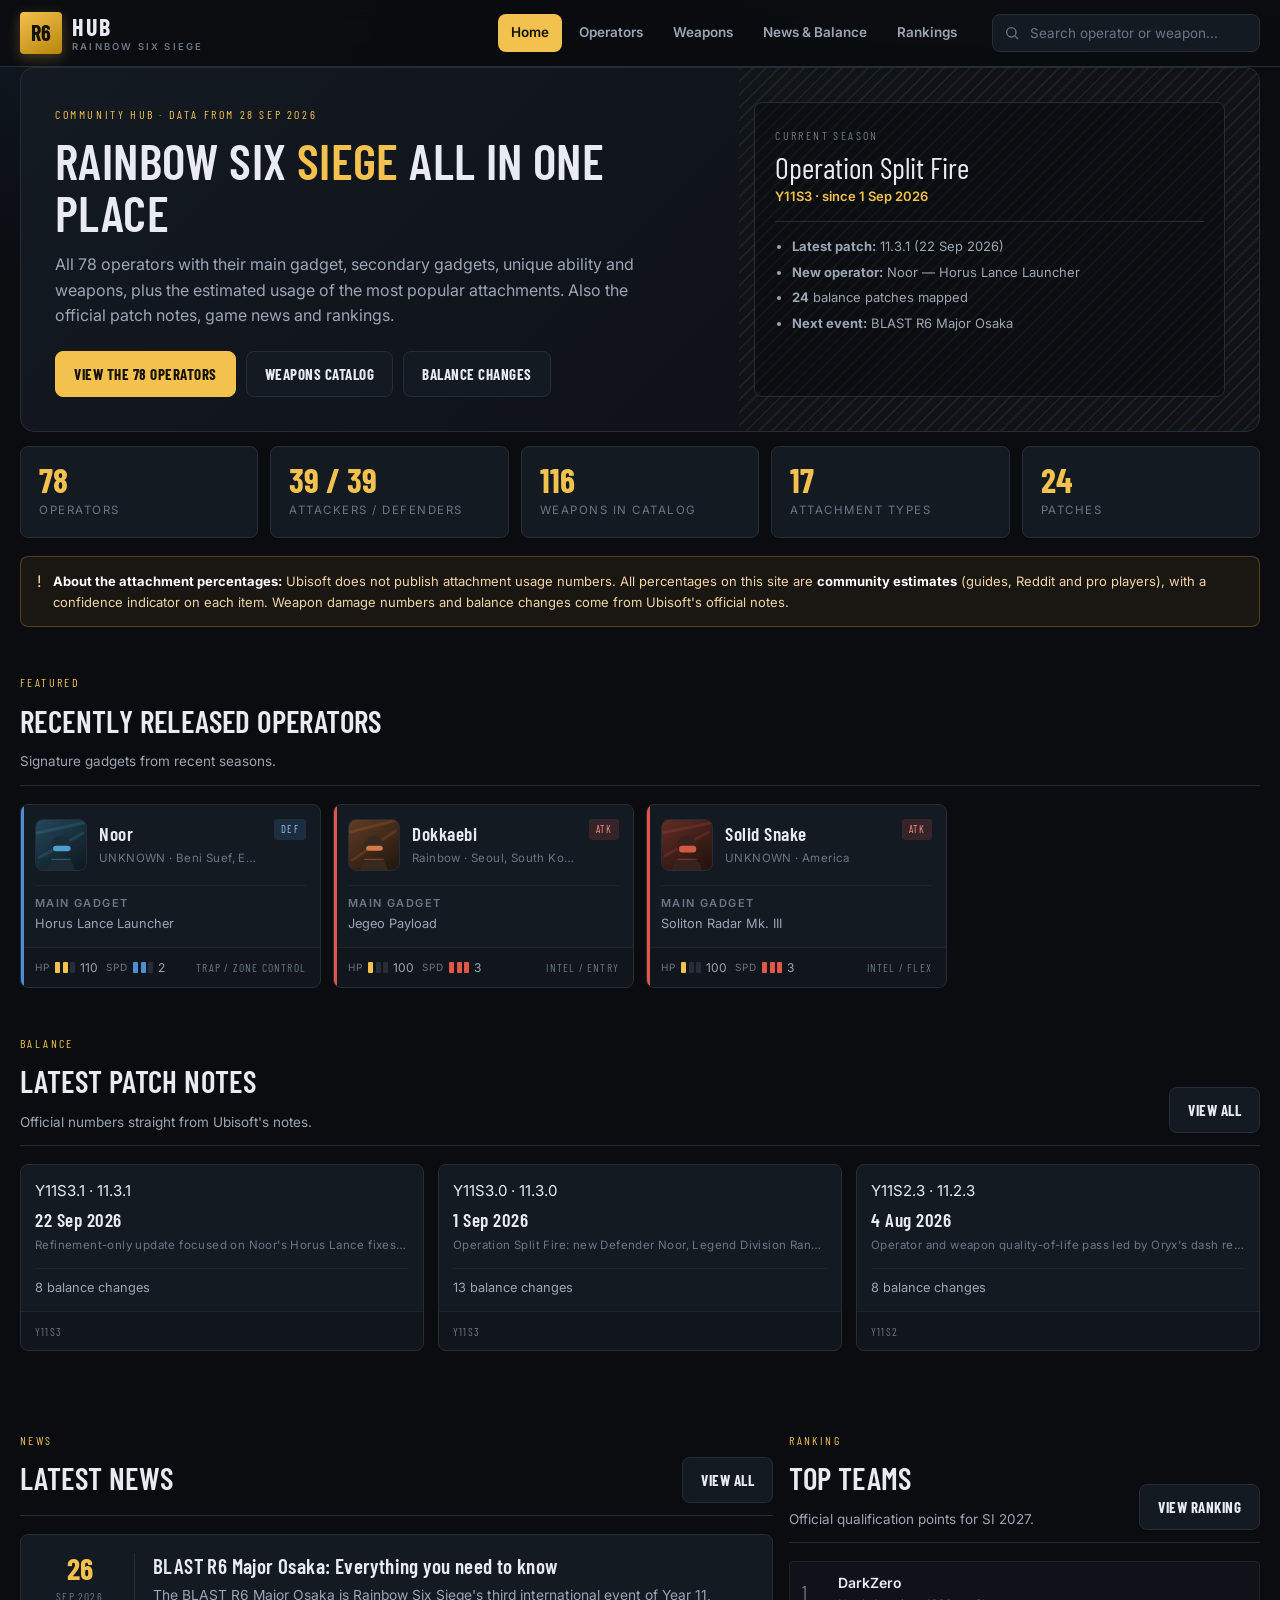
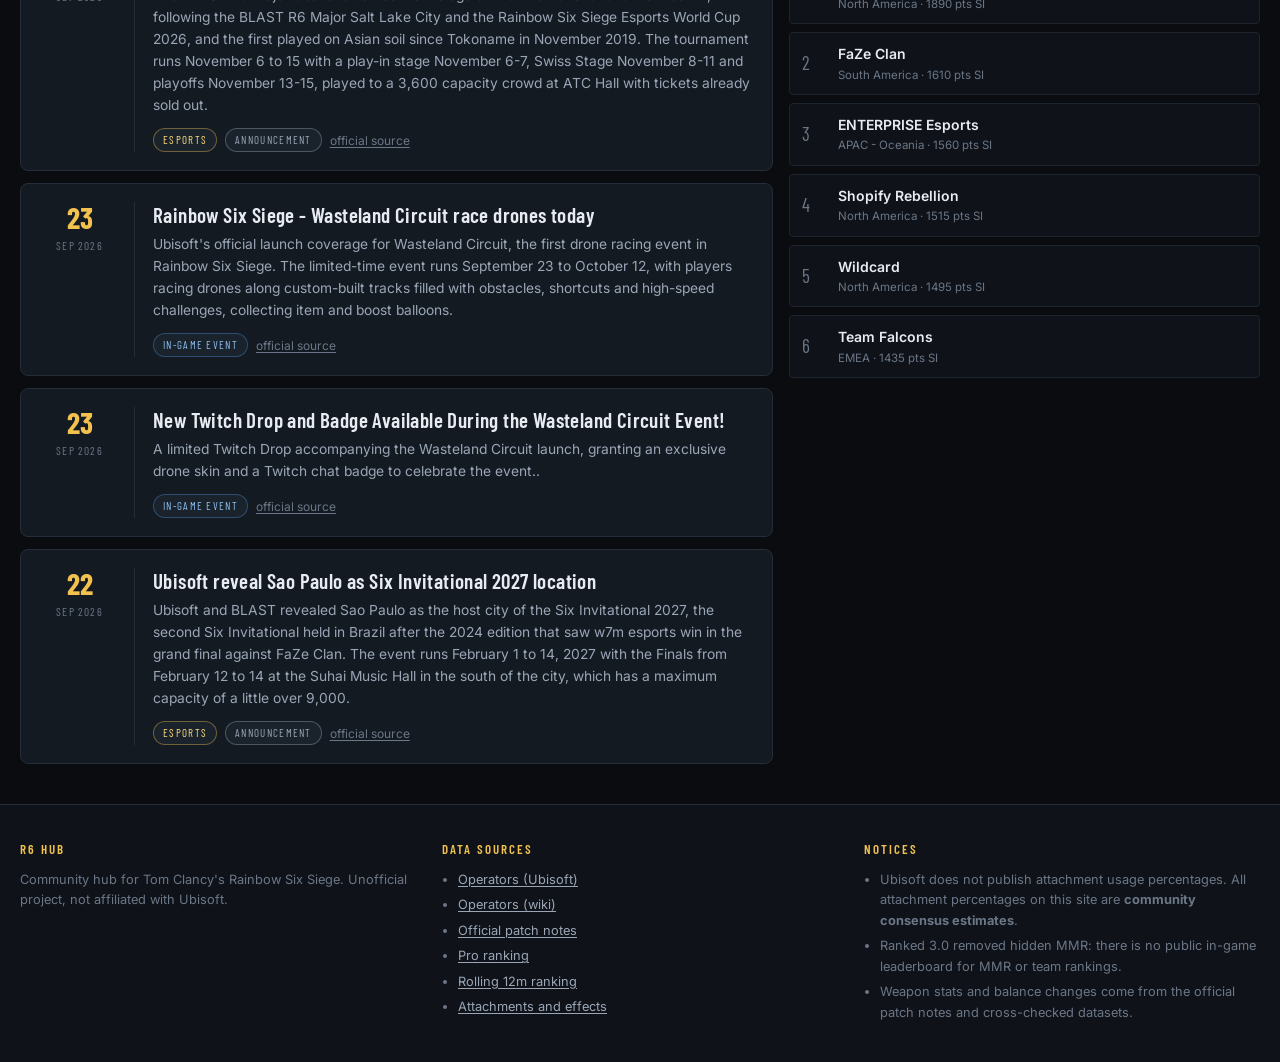
==== commit 36d30c55: "traduz toda a interface para ingles e fixa o titulo como R6-HUB" ====
--- a/index.html
+++ b/index.html
@@ -1,10 +1,10 @@
 <!DOCTYPE html>
-<html lang="pt-BR">
+<html lang="en">
 <head>
 <meta charset="utf-8">
 <meta name="viewport" content="width=device-width, initial-scale=1">
-<title>R6 HUB — Hub de Rainbow Six Siege</title>
-<meta name="description" content="Hub de Rainbow Six Siege: os 78 operadores com gadget principal, gadgets secundarios, habilidade unica e armas; percentual de uso das pecas; noticias, balanceamentos e rankings.">
+<title>R6-HUB</title>
+<meta name="description" content="Rainbow Six Siege hub: all 78 operators with primary gadget, secondary gadgets, unique ability and weapons; estimated attachment usage; news, balance changes and rankings.">
 <meta name="color-scheme" content="dark">
 <link rel="preconnect" href="https://fonts.googleapis.com">
 <link rel="preconnect" href="https://fonts.gstatic.com" crossorigin>
@@ -13,29 +13,29 @@
 </head>
 <body>
 
-<a class="skip" href="#main">Pular para o conteúdo</a>
+<a class="skip" href="#main">Skip to content</a>
 
 <header class="topbar" id="topbar">
   <div class="wrap topbar-inner">
-    <a class="brand" href="#/" aria-label="R6 HUB - pagina inicial">
+    <a class="brand" href="#/" aria-label="R6-HUB - home">
       <span class="brand-mark" aria-hidden="true">R6</span>
       <span class="brand-text">HUB<em>Rainbow Six Siege</em></span>
     </a>
 
-    <nav class="nav" id="nav" aria-label="Navegacao principal">
-      <a href="#/"          data-nav="/">Início</a>
-      <a href="#/agentes"   data-nav="agentes">Agentes</a>
-      <a href="#/armas"     data-nav="armas">Armas</a>
-      <a href="#/noticias"  data-nav="noticias">Notícias &amp; Balanceamento</a>
+    <nav class="nav" id="nav" aria-label="Main navigation">
+      <a href="#/"          data-nav="/">Home</a>
+      <a href="#/agentes"   data-nav="agentes">Operators</a>
+      <a href="#/armas"     data-nav="armas">Weapons</a>
+      <a href="#/noticias"  data-nav="noticias">News &amp; Balance</a>
       <a href="#/rankings"  data-nav="rankings">Rankings</a>
     </nav>
 
     <form class="search" id="search" role="search" autocomplete="off">
       <svg viewBox="0 0 24 24" aria-hidden="true"><path d="M21 21l-4.3-4.3M11 18a7 7 0 110-14 7 7 0 010 14z"/></svg>
-      <input type="search" id="search-input" placeholder="Buscar operador ou arma..." aria-label="Buscar operador ou arma">
+      <input type="search" id="search-input" placeholder="Search operator or weapon..." aria-label="Search operator or weapon">
     </form>
 
-    <button class="burger" id="burger" aria-label="Abrir menu" aria-expanded="false"><span></span><span></span><span></span></button>
+    <button class="burger" id="burger" aria-label="Open menu" aria-expanded="false"><span></span><span></span><span></span></button>
   </div>
 
   <div class="search-results" id="search-results" hidden></div>
@@ -47,18 +47,18 @@
   <div class="wrap footer-inner">
     <div class="footer-col">
       <h4>R6 HUB</h4>
-      <p>Hub de comunidade sobre Tom Clancy's Rainbow Six Siege. Projeto não oficial, sem vinculo com a Ubisoft.</p>
+      <p>Community hub for Tom Clancy's Rainbow Six Siege. Unofficial project, not affiliated with Ubisoft.</p>
     </div>
     <div class="footer-col">
-      <h4>Fontes dos dados</h4>
+      <h4>Data sources</h4>
       <ul id="footer-sources"></ul>
     </div>
     <div class="footer-col">
-      <h4>Avisos</h4>
+      <h4>Notices</h4>
       <ul>
-        <li>A Ubisoft não publica percentual de uso de pecas (attachments). Todos os percentuais de pecas deste site sao <strong>estimativas de consenso da comunidade</strong>.</li>
-        <li>O Ranked 3.0 removeu o MMR oculto: nao existe leaderboard publico de MMR nem de ranking de times dentro do jogo.</li>
-        <li>Stats de armas e balanceamentos vem das patch notes oficiais e de datasets cross-checkados.</li>
+        <li>Ubisoft does not publish attachment usage percentages. All attachment percentages on this site are <strong>community consensus estimates</strong>.</li>
+        <li>Ranked 3.0 removed hidden MMR: there is no public in-game leaderboard for MMR or team rankings.</li>
+        <li>Weapon stats and balance changes come from the official patch notes and cross-checked datasets.</li>
       </ul>
     </div>
   </div>
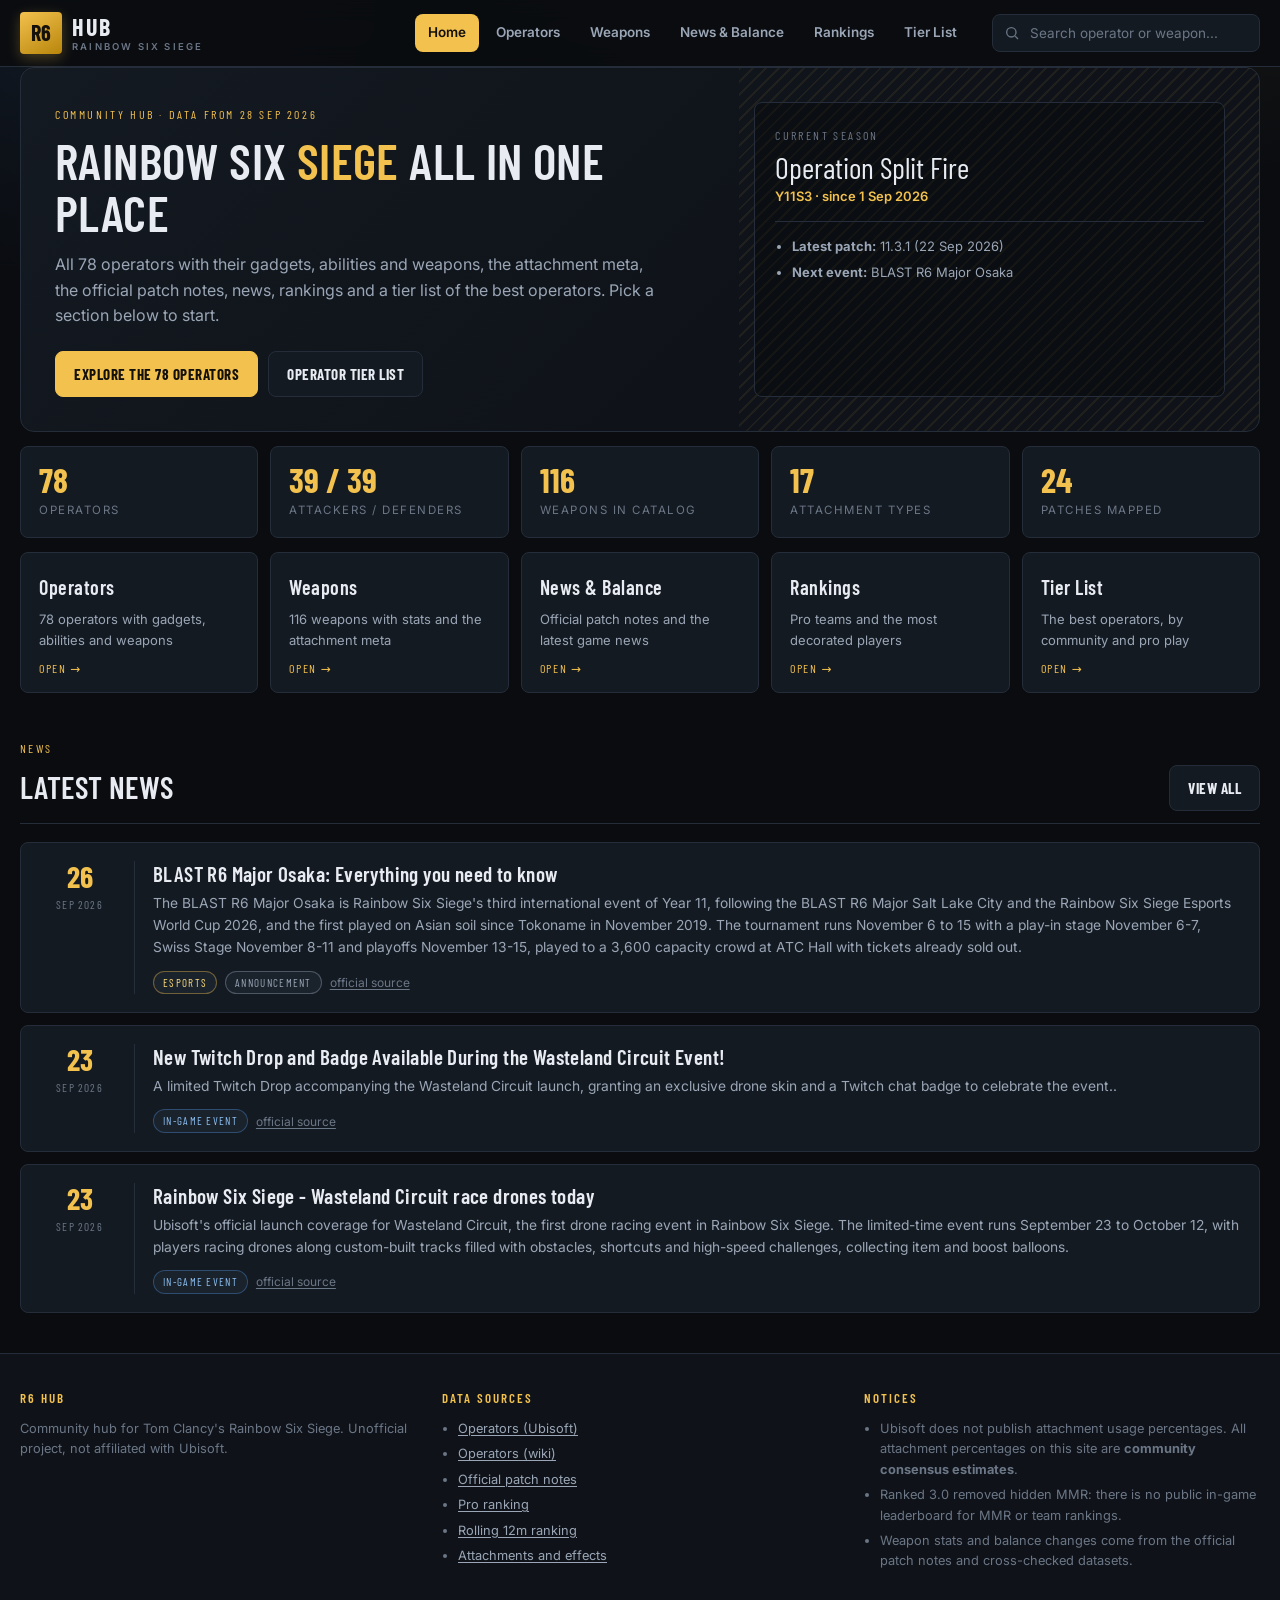
==== commit 36e9e73c: "refatora o JS em modulos e adiciona pagina de tier list Divide app.js em helpers.js, ui.js e pages.j" ====
--- a/index.html
+++ b/index.html
@@ -28,6 +28,7 @@
       <a href="#/armas"     data-nav="armas">Weapons</a>
       <a href="#/noticias"  data-nav="noticias">News &amp; Balance</a>
       <a href="#/rankings"  data-nav="rankings">Rankings</a>
+      <a href="#/tiers"     data-nav="tiers">Tier List</a>
     </nav>
 
     <form class="search" id="search" role="search" autocomplete="off">
@@ -68,8 +69,12 @@
 <script src="assets/js/data/operators.js"></script>
 <script src="assets/js/data/weapons.js"></script>
 <script src="assets/js/data/rankings.js"></script>
+<script src="assets/js/data/tiers.js"></script>
 <script src="assets/js/data/patchnotes.js"></script>
 <script src="assets/js/data/news.js"></script>
+<script src="assets/js/helpers.js"></script>
+<script src="assets/js/ui.js"></script>
+<script src="assets/js/pages.js"></script>
 <script src="assets/js/app.js"></script>
 </body>
 </html>
--- a/assets/css/styles.css
+++ b/assets/css/styles.css
@@ -1,29 +1,29 @@
 /* =========================================================
-   R6 HUB - folha de estilo
-   Tema: tatico escuro, acentos dourados (identidade R6)
-
-   COMO ESTE ARQUIVO ESTA ORGANIZADO
-     1. As cores e os tamanhos ficam todos no bloco :root do topo.
-        Para mudar o visual do site inteiro, mexa só ali.
-     2. As secoes estao separadas por um comentario com o nome da
-        parte da tela. Ache a parte que voce quer mudar e mexa ali.
-     3. Os nomes das classes seguem a mesma lingua do resto do
-        projeto: portugues e sem abreviacao.
-
-   QUALQUER COISA NUNCA APAGUE SEM OLHAR PRIMEIRO
-     - .avatar e .team-logo: sao os quadradinhos de imagem. Se voce
-       colocar um logotipo no lugar, o texto com as iniciais precisa
-       continuar aparecendo quando a imagem nao carregar.
-     - .dots: as bolinhas de vida e velocidade.
-     - .pill: as etiquetas coloridas de categoria das noticias.
-   ========================================================= */
-
-/* =========================================================
-   1. CORES E TAMANHOS
-   É aqui que se muda o visual do site inteiro.
+   R6 HUB - stylesheet
+   Theme: dark tactical, gold accents (R6 identity)
+
+   HOW THIS FILE IS ORGANIZED
+     1. All colors and sizes live in the :root block at the top.
+        To change the look of the whole site, edit only there.
+     2. Each section is separated by a comment naming the part of
+        the screen it styles. Find the part you want and edit there.
+     3. Class names are kept in their original form (mostly
+        Portuguese) so the HTML keeps matching the CSS.
+
+   THINGS TO NEVER DELETE WITHOUT LOOKING FIRST
+     - .avatar and .team-logo: the small image squares. If you put a
+       logo in place of the drawing, the initials text must keep
+       showing when the image fails to load.
+     - .dots: the health and speed pips.
+     - .pill: the colored category tags for news.
+   ========================================================= */
+
+/* =========================================================
+   1. COLORS AND SIZES
+   This is where the whole site's look is changed.
    ========================================================= */
 :root {
-  /* Fundos, do mais escuro para o mais claro */
+  /* Backgrounds, from darkest to lightest */
   --fundo:        #0a0c10;
   --fundo-2:      #0f1319;
   --caixa:        #141a22;
@@ -31,13 +31,13 @@
   --linha:        #242d39;
   --linha-suave:  #1c242e;
 
-  /* Textos: normal, mais fraco e o mais fraco de todos */
+  /* Text: normal, weaker and the weakest of all */
   --texto:        #e8ecf2;
   --texto-2:      #9aa6b6;
   --texto-3:      #6b7686;
 
-  /* Cores de destaque */
-  --dourado:      #f2c14e;   /* cor da marca do R6 */
+  /* Accent colors */
+  --dourado:      #f2c14e;   /* R6 brand color */
   --dourado-2:    #ffdd7a;
   --atacante:     #e2564a;
   --defensor:     #4d8fd6;
@@ -45,24 +45,24 @@
   --atencao:      #e8a33d;
   --erro:         #d9534f;
 
-  /* As versoes claras das cores, para texto sobre fundo escuro */
+  /* The light versions of the colors, for text over dark backgrounds */
   --atacante-claro:  #ff8d82;
   --defensor-claro:  #8dc0f2;
   --certo-claro:     #7ee0b3;
 
-  /* As bordas coloridas das etiquetas */
+  /* The colored borders of the tags */
   --borda-dourada:  rgba(242,193,78,.40);
   --borda-defensor: rgba(77,143,214,.40);
   --borda-certa:    rgba(76,195,138,.40);
 
-  /* Cantos arredondados: pequeno, medio e grande */
+  /* Rounded corners: small, medium and large */
   --canto-p: 4px;
   --canto-m: 8px;
   --canto-g: 14px;
 
   --sombra: 0 10px 30px rgba(0,0,0,.45);
 
-  /* Largura maxima do conteudo do site */
+  /* Maximum width of the site content */
   --largura: 1320px;
 
   --fonte-titulo: "Barlow Condensed", "Segoe UI", system-ui, sans-serif;
@@ -93,17 +93,17 @@
 .wrap { width: 100%; max-width: var(--largura); margin: 0 auto; padding: 0 20px; }
 
 /* =========================================================
-   2. BARRA DO TOPO (logo, menu, busca, botão de 3 riscos)
-   ========================================================= */
-
-/* Atalho para pular direto para o conteudo, usando o teclado */
+   2. TOP BAR (logo, menu, search, hamburger button)
+   ========================================================= */
+
+/* Shortcut to jump straight to the content, using the keyboard */
 .skip {
   position: absolute; left: -9999px; top: 0; background: var(--dourado);
   color: #000; padding: 10px 16px; z-index: 200; font-weight: 700;
 }
 .skip:focus { left: 8px; top: 8px; }
 
-/* O contorno dourado que aparece ao andar com o teclado */
+/* The gold outline that appears when navigating with the keyboard */
 :where(a, button, input, [tabindex]):focus-visible {
   outline: 2px solid var(--dourado);
   outline-offset: 2px;
@@ -164,7 +164,7 @@
 .search input:focus { outline: none; }
 .search input::-webkit-search-cancel-button { filter: invert(.6); }
 
-/* A caixa de resultados que desce embaixo da busca */
+/* The results box that drops down under the search */
 .search-results {
   position: absolute; left: 0; right: 0; top: 66px;
   background: var(--fundo-2); border-bottom: 1px solid var(--linha);
@@ -185,7 +185,7 @@
 .busca-item small { color: var(--texto-3); font-size: 12px; }
 .busca-vazia { padding: 16px 20px; color: var(--texto-3); }
 
-/* A etiqueta ATK/DEF que aparece na busca e nos cards de operador */
+/* The ATK/DEF tag that appears in the search and operator cards */
 .etiqueta-lado {
   font-family: var(--fonte-titulo); font-size: 10px; letter-spacing: 1px;
   padding: 1px 6px; border-radius: 3px; text-transform: uppercase; flex: 0 0 auto;
@@ -197,7 +197,7 @@
 .burger span { display: block; width: 22px; height: 2px; background: var(--texto); margin: 4px 0; border-radius: 2px; }
 
 /* =========================================================
-   3. BASE (titulos, paragrafos, avisos)
+   3. BASE (headings, paragraphs, notices)
    ========================================================= */
 main { padding: 34px 20px 70px; min-height: 70vh; }
 
@@ -207,7 +207,7 @@
 h3 { font-size: 20px; }
 p { margin: 0 0 12px; }
 
-/* O cabecalho de cada secao: texto a esquerda, botao a direita */
+/* The header of each section: text on the left, button on the right */
 .sec-head {
   display: flex; align-items: flex-end; gap: 14px;
   margin: 46px 0 18px; padding-bottom: 12px;
@@ -220,7 +220,7 @@
 .sec-head p { color: var(--texto-2); font-size: 13.5px; margin: 6px 0 0; max-width: 72ch; }
 .sec-head .empurra { margin-left: auto; }
 
-/* O texto miudo em cima do titulo grande */
+/* The small text above the big title */
 .eyebrow {
   font-family: var(--fonte-titulo); font-size: 12px; letter-spacing: 2.6px;
   text-transform: uppercase; color: var(--dourado);
@@ -230,7 +230,7 @@
 .small { font-size: 12.5px; }
 .mono { font-family: ui-monospace, "SFMono-Regular", Consolas, monospace; }
 
-/* A caixinha de aviso. Sem "info" ela fica amarela; com "info", azul. */
+/* The notice box. Without "info" it is yellow; with "info", blue. */
 .notice {
   display: flex; gap: 12px; align-items: flex-start;
   background: rgba(232,163,61,.07); border: 1px solid rgba(232,163,61,.28);
@@ -241,11 +241,11 @@
 .notice b { color: #fff; }
 .aviso-icone { font-size: 16px; line-height: 1.3; flex: 0 0 auto; }
 
-/* A tela que aparece quando a busca nao acha nada */
+/* The screen shown when the search finds nothing */
 .empty-state { text-align: center; padding: 60px 20px; color: var(--texto-3); }
 .empty-state b { display: block; font-family: var(--fonte-titulo); font-size: 26px; color: var(--texto-2); margin-bottom: 6px; }
 
-/* O caminho de migalhas: Inicio / Agentes / Ash */
+/* The breadcrumb trail: Home / Operators / Ash */
 .crumbs {
   display: flex; align-items: center; gap: 8px; flex-wrap: wrap;
   font-size: 12.5px; color: var(--texto-3); margin-bottom: 18px;
@@ -254,7 +254,7 @@
 .crumbs a:hover { color: var(--dourado); }
 
 /* =========================================================
-   4. BOTOES E ETIQUETAS CLICAVEIS
+   4. CLICKABLE BUTTONS AND TAGS
    ========================================================= */
 .btn {
   display: inline-flex; align-items: center; gap: 8px;
@@ -278,7 +278,7 @@
 .chip:hover { border-color: var(--texto-3); color: var(--texto); }
 .chip.on { background: var(--dourado); border-color: var(--dourado); color: #14100a; }
 
-/* As abas "Noticias / Balanceamentos" e "Times / Solo" */
+/* The "News / Balance" and "Teams / Solo" tabs */
 .tabs { display: flex; gap: 6px; margin-bottom: 18px; border-bottom: 1px solid var(--linha); }
 .tab {
   background: none; border: 0; border-bottom: 2px solid transparent;
@@ -289,7 +289,7 @@
 .tab.on { color: var(--dourado); border-bottom-color: var(--dourado); }
 
 /* =========================================================
-   5. PAGINA INICIAL
+   5. HOME PAGE
    ========================================================= */
 .hero {
   display: grid; grid-template-columns: 1.35fr .95fr; gap: 30px;
@@ -309,7 +309,7 @@
 .hero p.lead { font-size: 16px; color: var(--texto-2); max-width: 60ch; }
 .hero-acoes { display: flex; gap: 10px; flex-wrap: wrap; margin-top: 22px; }
 
-/* O cartao da direita, com a temporada atual */
+/* The card on the right, with the current season */
 .season-card {
   background: rgba(0,0,0,.32); border: 1px solid var(--linha);
   border-radius: var(--canto-m); padding: 20px; position: relative; z-index: 1;
@@ -326,7 +326,7 @@
 .season-card ul { margin: 0; padding-left: 17px; color: var(--texto-2); font-size: 13px; }
 .season-card li { margin-bottom: 5px; }
 
-/* Os numeros grandes: 78 operadores, 116 armas e cia */
+/* The big numbers: 78 operators, 116 weapons and so on */
 .stats {
   display: grid; grid-template-columns: repeat(auto-fit, minmax(150px, 1fr));
   gap: 12px; margin: 14px 0 4px;
@@ -341,11 +341,11 @@
 }
 .stat span { font-size: 11.5px; letter-spacing: 1.5px; text-transform: uppercase; color: var(--texto-3); }
 
-/* Duas colunas lado a lado na pagina inicial */
+/* Two columns side by side on the home page */
 .two-col { display: grid; grid-template-columns: 1.6fr 1fr; gap: 16px; align-items: start; }
 .home-grid { display: grid; grid-template-columns: repeat(auto-fit, minmax(300px, 1fr)); gap: 14px; }
 
-/* As 6 posicoes do ranking na pagina inicial */
+/* The 6 ranking positions on the home page */
 .rank-teaser { display: grid; gap: 8px; }
 .rank-teaser .rt {
   display: flex; align-items: center; gap: 12px; padding: 10px 12px;
@@ -356,7 +356,7 @@
 .rank-teaser .rt .r { font-size: 11.5px; color: var(--texto-3); }
 
 /* =========================================================
-   6. BARRA DE FILTROS
+   6. FILTER BAR
    ========================================================= */
 .toolbar {
   display: flex; flex-wrap: wrap; gap: 10px; align-items: center;
@@ -377,7 +377,7 @@
 .filtro-contagem b { color: var(--dourado); font-family: var(--fonte-titulo); font-size: 17px; }
 
 /* =========================================================
-   7. CARDS (operadores e armas)
+   7. CARDS (operators and weapons)
    ========================================================= */
 .grid-ops {
   display: grid; gap: 12px;
@@ -397,7 +397,7 @@
 }
 .card:hover { transform: translateY(-3px); border-color: var(--texto-3); box-shadow: var(--sombra); }
 
-/* A barrinha colorida de 3px na lateral esquerda do card */
+/* The 3px colored bar on the left edge of the card */
 .card::before {
   content: ""; position: absolute; left: 0; top: 0; bottom: 0; width: 3px;
 }
@@ -408,10 +408,10 @@
   display: flex; align-items: flex-start; gap: 12px; padding: 14px 14px 12px;
 }
 
-/* O quadradinho de 52px com o desenho do operador.
-   O <span> com as iniciais fica na mesma celula da grade que o <img>,
-   entao a imagem cobre o texto. Se o SVG nao carregar, o onerror remove
-   a imagem e as iniciais aparecem no lugar. */
+/* The 52px square with the operator drawing.
+   The <span> with the initials sits in the same grid cell as the <img>,
+   so the image covers the text. If the SVG fails to load, onerror
+   removes the image and the initials show through. */
 .avatar {
   width: 52px; height: 52px; flex: 0 0 auto; border-radius: var(--canto-m);
   display: grid; place-items: center; overflow: hidden;
@@ -434,7 +434,7 @@
   white-space: nowrap; overflow: hidden; text-overflow: ellipsis;
 }
 
-/* A etiqueta ATK / DEF no canto do card */
+/* The ATK / DEF tag in the card corner */
 .side-badge {
   font-family: var(--fonte-titulo); font-size: 10.5px; letter-spacing: 1.4px;
   text-transform: uppercase; padding: 2px 7px; border-radius: 3px; flex: 0 0 auto;
@@ -459,7 +459,7 @@
 .stat-mini { display: inline-flex; align-items: center; gap: 5px; font-size: 12px; color: var(--texto-2); }
 .stat-mini i { font-style: normal; font-size: 10px; letter-spacing: 1px; color: var(--texto-3); text-transform: uppercase; }
 
-/* As bolinhas de vida e velocidade: 3 no maximo */
+/* The health and speed pips: 3 at most */
 .dots { display: inline-flex; gap: 2.5px; }
 .dots b { width: 5px; height: 11px; border-radius: 1px; background: var(--linha); display: block; }
 .dots b.on { background: var(--dourado); }
@@ -471,7 +471,7 @@
   letter-spacing: 1.2px; text-transform: uppercase; font-family: var(--fonte-titulo);
 }
 
-/* As 4 caixas de numero do card de arma: dano, rpm, carregador, slots */
+/* The 4 number boxes on a weapon card: damage, rpm, magazine, slots */
 .spec-row {
   display: grid; grid-template-columns: repeat(4, 1fr); gap: 6px;
   padding: 10px 14px; border-top: 1px solid var(--linha-suave);
@@ -491,7 +491,7 @@
 }
 
 /* =========================================================
-   8. PAGINA DE UM OPERADOR
+   8. SINGLE OPERATOR PAGE
    ========================================================= */
 .detail-hero {
   display: grid; grid-template-columns: auto 1fr; gap: 22px;
@@ -513,7 +513,7 @@
 .badge b { color: var(--texto); }
 .badge.gold { border-color: var(--borda-dourada); color: var(--dourado-2); }
 
-/* As caixas com titulo e linha divisoria (gadget, arma, listas) */
+/* The boxes with a title and a divider line (gadget, weapon, lists) */
 .panes { display: grid; gap: 14px; grid-template-columns: repeat(2, 1fr); }
 .pane {
   background: var(--caixa); border: 1px solid var(--linha);
@@ -537,7 +537,7 @@
 .gadget-box p { margin: 0; font-size: 13.5px; }
 .gadget-box.unique { border-left-color: var(--defensor); }
 
-/* A lista de gadgets secundarios e de slots de peca */
+/* The list of secondary gadgets and of attachment slots */
 .sec-list { list-style: none; margin: 0; padding: 0; }
 .sec-list li {
   display: flex; gap: 10px; align-items: flex-start;
@@ -554,7 +554,7 @@
 .sec-list small { color: var(--texto-3); font-size: 12.5px; }
 
 /* =========================================================
-   9. BARRAS DE PERCENTUAL DE PECA
+   9. ATTACHMENT PERCENTAGE BARS
    ========================================================= */
 .slot-block { margin-bottom: 16px; }
 .slot-block:last-child { margin-bottom: 0; }
@@ -570,7 +570,7 @@
 .bar-track { height: 7px; background: var(--fundo-2); border-radius: 4px; overflow: hidden; }
 .bar-fill { height: 100%; background: linear-gradient(90deg, var(--dourado), #d99f1f); border-radius: 4px; }
 
-/* A etiqueta de confianca (alta / media / baixa) */
+/* The confidence tag (high / medium / low) */
 .conf {
   font-size: 10px; letter-spacing: 1px; text-transform: uppercase;
   padding: 1px 5px; border-radius: 3px; border: 1px solid var(--linha);
@@ -578,11 +578,11 @@
 }
 .conf.alta { color: var(--certo); border-color: rgba(76,195,138,.35); }
 .conf.media { color: var(--atencao); border-color: rgba(232,163,61,.35); }
-/* sem esta regra o .conf herdaria o dourado do .bar-top span */
+/* without this rule .conf would inherit the gold from .bar-top span */
 .conf.baixa { color: var(--texto-3); }
 
 /* =========================================================
-   10. AS ARMAS DO OPERADOR (as caixinhas que abrem e fecham)
+   10. THE OPERATOR'S WEAPONS (the boxes that open and close)
    ========================================================= */
 .weapon-rows { display: grid; gap: 10px; }
 .wrow {
@@ -611,7 +611,7 @@
 .wrow-stats b { color: var(--texto); }
 
 /* =========================================================
-   11. NOTICIAS
+   11. NEWS
    ========================================================= */
 .news-list { display: grid; gap: 12px; }
 .news-card {
@@ -630,32 +630,32 @@
 .news-card p { font-size: 13.8px; color: var(--texto-2); }
 .news-meta { display: flex; flex-wrap: wrap; gap: 8px; margin-top: 10px; align-items: center; }
 
-/* As etiquetas coloridas de categoria e status.
-   Sao 5 cores para varias categorias, por isso os grupos. */
+/* The colored category and status tags.
+   There are 5 colors for several categories, hence the groups. */
 .pill {
   font-family: var(--fonte-titulo); font-size: 11px; letter-spacing: 1.3px;
   text-transform: uppercase; padding: 2px 9px; border-radius: 999px;
   background: var(--caixa-2); border: 1px solid var(--linha); color: var(--texto-2);
 }
-/* dourado: esports, inicio de temporada, mudancas mistas */
+/* gold: esports, season launch, mixed changes */
 .pill.esports, .pill.season-launch, .pill.mixed {
   border-color: var(--borda-dourada); color: var(--dourado-2);
 }
-/* azul: eventos dentro do jogo */
+/* blue: in-game events */
 .pill.in-game-event { border-color: var(--borda-defensor); color: var(--defensor-claro); }
-/* verde: ranked, buffs e resultados */
+/* green: ranked, buffs and results */
 .pill.ranked, .pill.buff, .pill.result {
   border-color: var(--borda-certa); color: var(--certo-claro);
 }
-/* vermelho: nerfs */
+/* red: nerfs */
 .pill.nerf { border-color: rgba(217,83,79,.45); color: var(--atacante-claro); }
-/* cinza: anuncios, comunidade e pre-temporada */
+/* gray: announcements, community and pre-season */
 .pill.announcement, .pill.community, .pill.preseason {
   border-color: rgba(154,166,182,.4); color: var(--texto-2);
 }
 
 /* =========================================================
-   12. PATCH NOTES (as caixinhas que abrem e fecham)
+   12. PATCH NOTES (the boxes that open and close)
    ========================================================= */
 .patch {
   border: 1px solid var(--linha); border-radius: var(--canto-m);
@@ -695,7 +695,7 @@
 .patch-body details summary:hover { border-color: var(--dourado); }
 
 /* =========================================================
-   13. TABELAS
+   13. TABLES
    ========================================================= */
 .tbl-scroll { overflow-x: auto; margin: 0 -18px; padding: 0 18px; }
 table { width: 100%; border-collapse: collapse; font-size: 13.2px; }
@@ -713,15 +713,15 @@
    14. RANKINGS
    ========================================================= */
 
-/* A coluna com a posicao: ouro, prata e bronze no topo */
+/* The position column: gold, silver and bronze at the top */
 .rank-medals b { font-family: var(--fonte-titulo); font-size: 22px; }
 .rank-1 b { color: #ffd45e; } .rank-2 b { color: #d5dbe4; } .rank-3 b { color: #d19a63; }
 
-/* A celula do time: logo a esquerda, nome e regiao a direita */
+/* The team cell: logo on the left, name and region on the right */
 .team-cell { display: flex; align-items: center; gap: 10px; }
 
-/* O quadradinho de 34px do time. Se colocar o logotipo oficial aqui,
-   mantenha as iniciais aparecendo quando a imagem nao carregar. */
+/* The 34px team square. If you put the official logo here,
+   keep the initials showing when the image fails to load. */
 .team-logo {
   width: 34px; height: 34px; border-radius: var(--canto-p); flex: 0 0 auto;
   display: grid; place-items: center; overflow: hidden;
@@ -735,21 +735,92 @@
 .titles { margin: 4px 0 0; padding-left: 15px; font-size: 12.2px; color: var(--texto-2); }
 .titles li { margin-bottom: 1px; }
 
-/* O aviso de que nao existe MMR publico */
+/* The notice that there is no public MMR */
 .mmr-na { color: var(--texto-3); font-size: 12px; font-style: italic; }
 
-/* A caixinha que explica como ligar uma API de ranking */
+/* The small box that explains how to hook up a ranking API */
 .expand-note {
   background: var(--fundo-2); border: 1px dashed var(--linha);
   border-radius: var(--canto-p); padding: 12px 14px; font-size: 12.5px; color: var(--texto-2);
 }
 
-/* Link para a fonte original (patch notes, standings, wiki) */
+/* Link to the original source (patch notes, standings, wiki) */
 .src-link { color: var(--texto-3); font-size: 12px; text-decoration: underline; text-underline-offset: 2px; }
 .src-link:hover { color: var(--dourado); }
 
 /* =========================================================
-   15. RODAPE
+   15. HOME TILES AND TIER LIST
+   ========================================================= */
+
+/* The row of links to each area of the site on the home page */
+.tile-grid {
+  display: grid; gap: 12px; margin: 14px 0 4px;
+  grid-template-columns: repeat(auto-fit, minmax(220px, 1fr));
+}
+.tile {
+  display: block; position: relative;
+  background: var(--caixa); border: 1px solid var(--linha);
+  border-radius: var(--canto-m); padding: 18px 18px 42px;
+  transition: transform .15s, border-color .15s, box-shadow .15s;
+}
+.tile:hover { transform: translateY(-3px); border-color: var(--dourado); box-shadow: var(--sombra); }
+.tile h3 { font-size: 20px; letter-spacing: .5px; margin-bottom: 6px; }
+.tile p { font-size: 13px; color: var(--texto-2); margin: 0; }
+.tile-go {
+  position: absolute; left: 18px; bottom: 14px;
+  font-family: var(--fonte-titulo); font-size: 12px; letter-spacing: 1.6px;
+  text-transform: uppercase; color: var(--dourado);
+}
+
+/* A tier band: the letter block on the left, the operator chips on the right */
+.tier-list { display: grid; gap: 12px; }
+.tier-row {
+  display: grid; grid-template-columns: 220px 1fr; gap: 18px;
+  background: var(--caixa); border: 1px solid var(--linha);
+  border-left: 4px solid var(--linha); border-radius: var(--canto-m); padding: 16px 18px;
+}
+.tier-row.tier-s { border-left-color: var(--atacante); }
+.tier-row.tier-a { border-left-color: var(--atencao); }
+.tier-row.tier-b { border-left-color: var(--defensor); }
+.tier-row.tier-c { border-left-color: var(--texto-3); }
+.tier-info .tier-letter {
+  font-family: var(--fonte-titulo); font-size: 40px; line-height: 1;
+  display: block; color: var(--dourado);
+}
+.tier-info .tier-title {
+  font-family: var(--fonte-titulo); font-size: 15px; letter-spacing: 1.4px;
+  text-transform: uppercase; color: var(--texto);
+}
+.tier-info p { font-size: 12.5px; color: var(--texto-2); margin: 8px 0 0; }
+.tier-ops { display: flex; flex-wrap: wrap; gap: 8px; align-content: flex-start; }
+
+/* One operator chip on the tier list */
+.tier-op {
+  display: flex; align-items: center; gap: 8px;
+  background: var(--fundo-2); border: 1px solid var(--linha);
+  border-radius: 999px; padding: 4px 12px 4px 4px; transition: .15s;
+}
+.tier-op:hover { border-color: var(--dourado); }
+.tier-op-avatar {
+  width: 30px; height: 30px; border-radius: 999px; overflow: hidden;
+  display: grid; place-items: center; flex: 0 0 auto;
+  font-family: var(--fonte-titulo); font-size: 13px; font-weight: 700;
+  background: linear-gradient(150deg, #26303d, #171d25); color: var(--texto);
+}
+.tier-op.atk .tier-op-avatar { background: linear-gradient(150deg, #3a1f1c, #1d1412); }
+.tier-op.def .tier-op-avatar { background: linear-gradient(150deg, #172c40, #121a22); }
+.tier-op-avatar > * { grid-area: 1 / 1; }
+.tier-op-avatar img { width: 100%; height: 100%; object-fit: cover; display: block; }
+.tier-op-name { font-size: 13px; font-weight: 600; }
+.tier-op-side {
+  font-family: var(--fonte-titulo); font-size: 9.5px; letter-spacing: 1px;
+  text-transform: uppercase; padding: 1px 5px; border-radius: 3px;
+}
+.tier-op-side.atk { background: rgba(226,86,74,.16); color: var(--atacante-claro); }
+.tier-op-side.def { background: rgba(77,143,214,.16); color: var(--defensor-claro); }
+
+/* =========================================================
+   16. FOOTER
    ========================================================= */
 .footer {
   border-top: 1px solid var(--linha); background: var(--fundo-2);
@@ -767,7 +838,7 @@
 .footer a:hover { color: var(--dourado); }
 
 /* =========================================================
-   16. CELULAR E TABLET
+   17. PHONE AND TABLET
    ========================================================= */
 @media (max-width: 1080px) {
   .hero { grid-template-columns: 1fr; }
@@ -796,6 +867,7 @@
   main { padding: 22px 16px 60px; }
   .hero { padding: 22px; }
   .detail-hero { grid-template-columns: 1fr; }
+  .tier-row { grid-template-columns: 1fr; }
   .news-card { grid-template-columns: 1fr; }
   .news-date { border-right: 0; border-bottom: 1px solid var(--linha); padding: 0 0 10px; display: flex; align-items: baseline; gap: 8px; }
   .spec-row { grid-template-columns: repeat(2, 1fr); gap: 10px; }
@@ -803,7 +875,7 @@
   .toolbar .divider { display: none; }
 }
 
-/* Respeita quem pediu no sistema para nao ver animacoes */
+/* Respects anyone who asked the system to avoid animations */
 @media (prefers-reduced-motion: reduce) {
   * { animation: none !important; transition: none !important; }
   html { scroll-behavior: auto; }
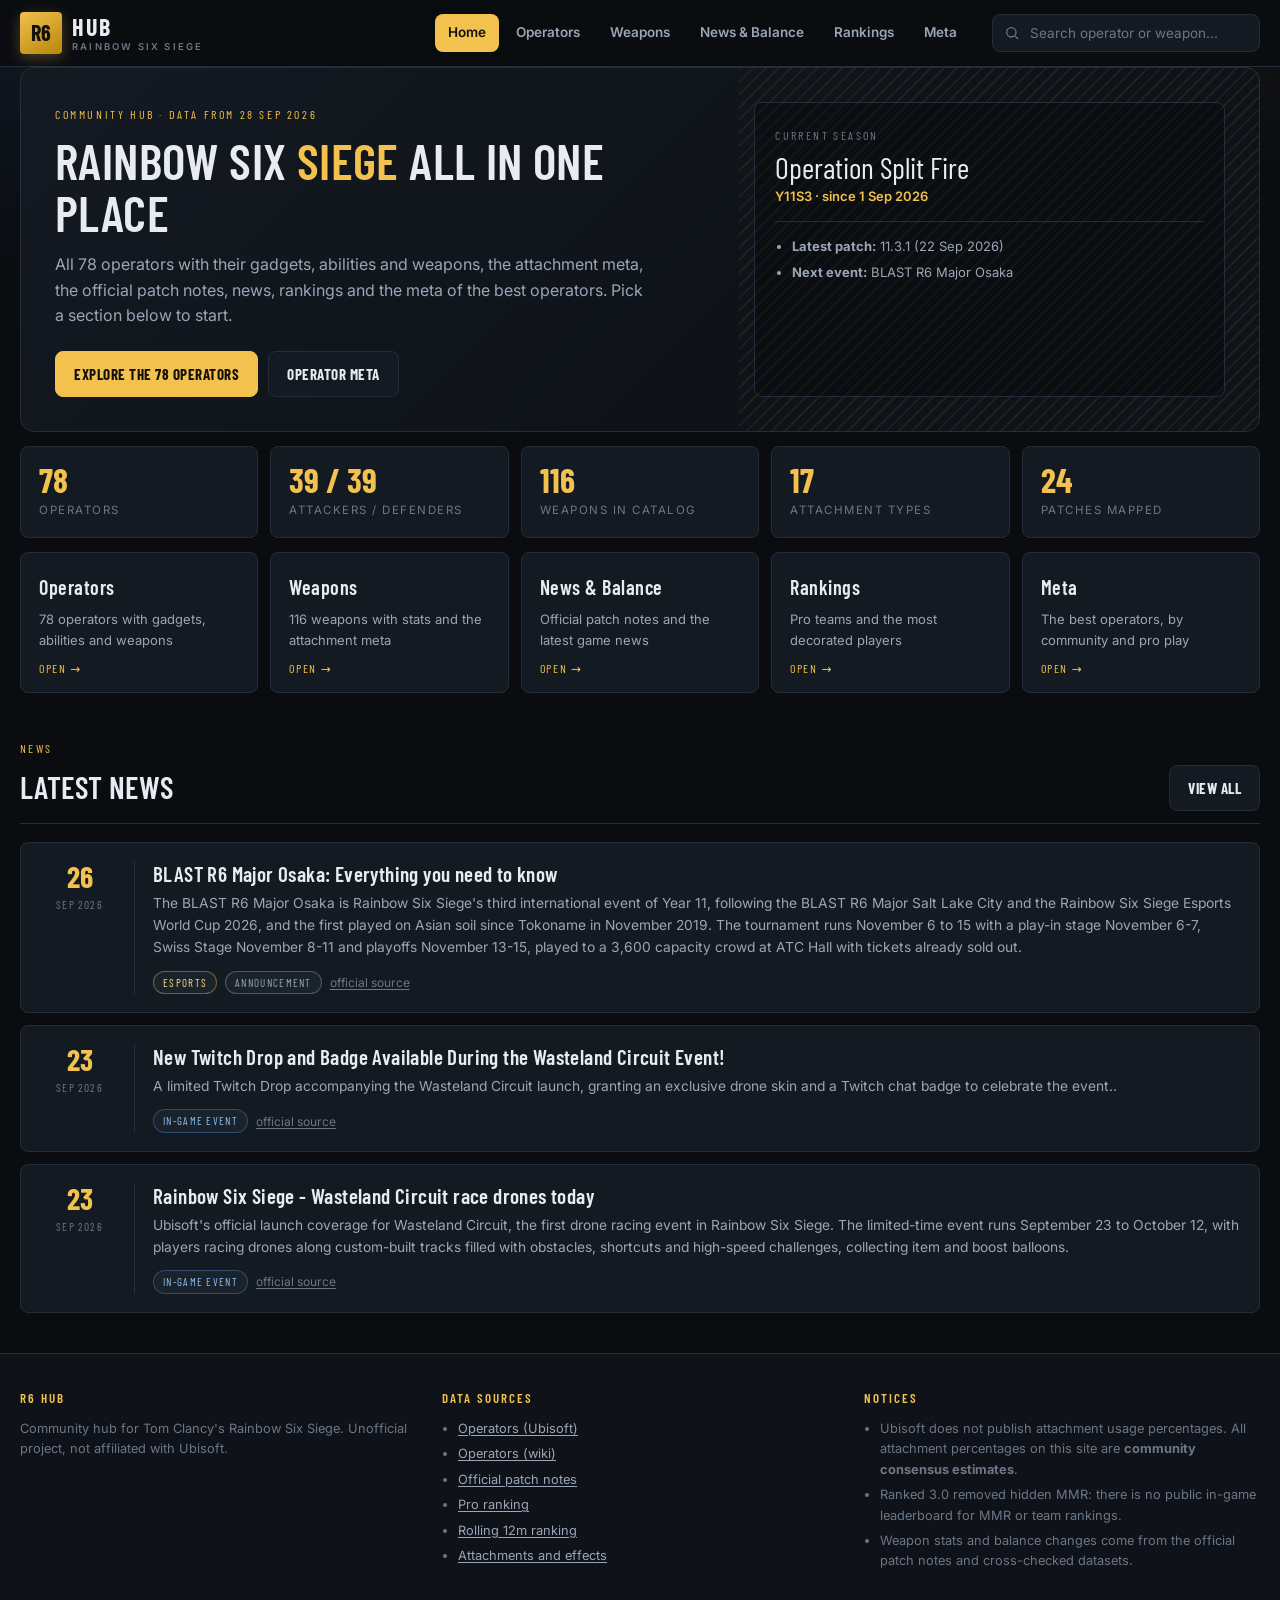
==== commit be48c2cc: "Tier List changed to "Meta"" ====
--- a/index.html
+++ b/index.html
@@ -28,7 +28,7 @@
       <a href="#/armas"     data-nav="armas">Weapons</a>
       <a href="#/noticias"  data-nav="noticias">News &amp; Balance</a>
       <a href="#/rankings"  data-nav="rankings">Rankings</a>
-      <a href="#/tiers"     data-nav="tiers">Tier List</a>
+      <a href="#/tiers"     data-nav="tiers">Meta</a>
     </nav>
 
     <form class="search" id="search" role="search" autocomplete="off">
